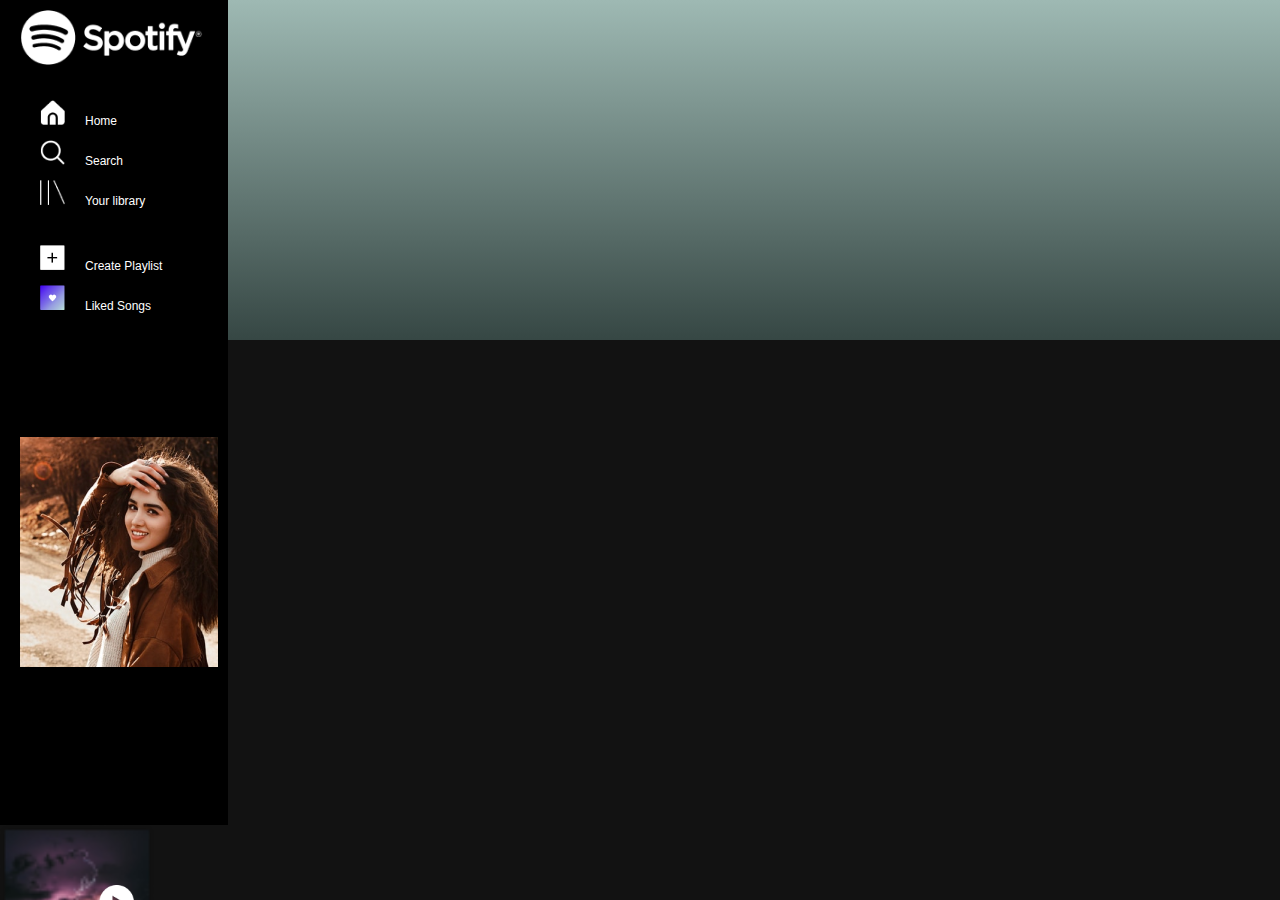
==== Playlist.html @ 418eac55 "spotify clone playlist page added" ====
<!DOCTYPE html>
<html lang="en">
    <head>
        <meta charset="UTF-8" />
        <meta name="viewport" content="width=device-width, initial-scale=1.0" />
        <title>Playlist</title>
        <link
          rel="stylesheet"
          href="https://cdnjs.cloudflare.com/ajax/libs/font-awesome/6.4.2/css/all.min.css"
          integrity="sha512-z3gLpd7yknf1YoNbCzqRKc4qyor8gaKU1qmn+CShxbuBusANI9QpRohGBreCFkKxLhei6S9CQXFEbbKuqLg0DA=="
          crossorigin="anonymous"
          referrerpolicy="no-referrer"
        />
        <link
          href="https://cdn.jsdelivr.net/npm/bootstrap@5.0.2/dist/css/bootstrap.min.css"
          rel="stylesheet"
          integrity="sha384-EVSTQN3/azprG1Anm3QDgpJLIm9Nao0Yz1ztcQTwFspd3yD65VohhpuuCOmLASjC"
          crossorigin="anonymous"
        />
        <link rel="shortcut icon" href="./Assets/logo.png" type="image/x-icon">
        <link rel="stylesheet" href="./style.css" />
        <link rel="preconnect" href="https://fonts.googleapis.com">
    <link rel="preconnect" href="https://fonts.gstatic.com" crossorigin>
    <link href="https://fonts.googleapis.com/css2?family=Nunito+Sans:opsz@6..12&family=Poppins&display=swap" rel="stylesheet">
      </head>
<body>
    <main>
      <!-- sidebar -->
      <section class="sidebar-section" style="width: 15%; flex:0.15;">
        <div class="card logo">
          <a href="#"><img src="./Assets/Spotify logo.png" alt="brand-logo"></a>
        </div>
        <div class="card first-card">
          <div class="card my-card d-flex justify-content-center">
            <a href="#"><img src="./Assets/Home.png" alt="home" class="menu-icons">Home</a>
          </div>
          <div class="card my-card d-flex justify-content-center">
            <a href="#"><img src="./Assets/Search.png" alt="Search" class="menu-icons">Search</a>
          </div>
          <div class="card my-card d-flex justify-content-center">
            <a href="#"><img src="./Assets/Your library.png" alt="Your-library" class="menu-icons">Your library</a>
          </div>
        </div>
        <div class="card second-card">
          <div class="card my-card d-flex justify-content-center">
            <a href="#"><img src="./Assets/plus.png" alt="Create-playlist" class="menu-icons">Create Playlist</a>
          </div>
          <div class="card my-card d-flex justify-content-center">
            <a href="#"><img src="./Assets/purpleheart.png" alt="Liked-Songs" class="menu-icons">Liked Songs</a>
          </div><br><br><br><br><br><br><br><br>
          <img src="./Assets/imgs/album art.png" alt="album art"><br><br><br><br><br>
        </div>
      </section>
      <!-- content -->
      <section class="content-section" style="width: 85%; flex:0.85;" >
        <div class="banner">
          <img src="" alt="">
          <span></span>
        </div>
        <div class="banner-bottom">
          
        </div>
      </section>
      <!-- media player -->
      <section class="media-player-section d-flex justify-content-between align-items-center">
        <div class="player-1 d-flex align-items-center ms-3">
          <div>
            <img src="./Assets/imgs/Rectangle 9.png" alt="playing-img">            
          </div>
          <div class="card-body">
            <h6 class="card-title">Hold On</h6>
            <small class="card-text">Justin Bieber</small>
          </div>
          <div class="d-flex align-items-center justify-content-center">
            <i class="fa-regular fa-heart" style="color: #c6c7c7;"></i>
            <img src="./Assets/pip.png" class="inline-block ms-2" alt="pip">
          </div>
        </div>
        <div class="player-2 d-flex justify-content-center align-items-center flex-column">
          <div class="controls mt-3">
            <img src="./Assets/shuffle.png" style="width: 15px;" alt="shuffle">
            <img src="./Assets/previous.png" alt="previous">
            <img src="./Assets/play_musicbar.png" style="width: 35px;"alt="play_musicbar">
            <img src="./Assets/next.png" alt="next">
            <img src="./Assets/loop.png" style="width: 15px;" alt="loop">
          </div>
          <div class="progress1 d-flex flex-row align-items-center">
            <small class="me-2">2:11</small>
            <div class="progress-bar">
              <div class="progress-value"></div>
            </div>
            <small class="ms-2">2:41</small>
          </div>
        </div>
        <div class="player-3 d-flex align-items-center ms-3">
            <img src="./Assets/list.png" alt="list">            
            <img src="./Assets/idk.png" alt="idk">            
            <img src="./Assets/speaker-white.png" alt="speaker-white">            
            <img src="./Assets/volume-bar.png" style="width: 65px;" alt="volume-bar">            
        </div>
      </section>
    </main>
</body>
</html>
---- style.css ----
:root{
    --white: #fff;
    --black:#000;
    --light-grey:#232323;
    --grey:#121212;
}
*{
    margin: 0px;
    padding: 0px;
}

html, body{
    height: 100%;
    margin: 0px;
    overflow: hidden;
    display: flex;
    flex-direction: column;
    font-family: "Nunito", sans-serif;
    background-color: var(--black);
    color: var(--white);
}
a{
    color: var(--white);
    text-decoration: none;
}
main{
    flex: 1;
    display: flex;
    width:100%;
    padding: 10px;
    overflow: hidden;
    background-color: var(--black);
}
.sidebar-section{
    position: relative;
    width: 20%;
    flex: 0.20;
    overflow-y: auto;
    margin-right: 10px;
    border-radius: 15px;
    padding: 10px;
    /* background-color: chartreuse; */
    background-color: var(--black);
    display: flex;
    flex-direction: column;
}
.logo{
    display: flex;
    justify-content: center;
    position: fixed!important;
    top: 10px !important;;    
    background-color: var(--black);
    height: 70px;
    /* width: 20%; */
    z-index: 1000!important;
}
.logo>a>img{
    height: 55px;
}
.my-card{
    height: 40px;
    background-color: var(--black);
}
.my-card:hover{
    background-color: var(--light-grey);
}
.my-card>a:hover,.third-card>ul>li>a{
    color: var(--white);
}
.my-card>a>img{
    margin-right: 20px;
    margin-left: 20px;
    width: 25px;
    height: 25px;
}
.first-card,.second-card,.third-card,.forth-card{
    margin-top: 25px;
    background-color: var(--black);
    font-size: 12px;
}
.first-card,.songs_catagory{
margin-top: 80px;
}
.third-card>ul>li{
    margin: 10px 0px;
}
.forth-card{
    margin-top: 10px;
    }


::-webkit-scrollbar{
    display: none;
}
.content-section{
    position: relative;
    width:80%;
    flex: 0.80;
    overflow-y: auto;
    border-radius: 15px;
    background-color: var(--grey);
}
.banner{
    width: 100%;
    height: 340px;
    position: fixed;
    top: 0px;
    background-image:linear-gradient(rgb(158, 185, 179), rgb(54, 71, 68));
    /* background-color: aqua; */
}
.banner-bottom{
    
}
.nav-button-left,.nav-button-right{
    width: auto;
    height: 25px;
    display: flex;
    justify-content: space-between;
    box-sizing: border-box;
    position: absolute;
    top: 20px;
}
.nav-button-left>img,.nav-button-right>img{
    margin: 2px 5px ;
}
.nav-button-left{
    left: 10px!important;
}
.nav-button-right{
    border-radius: 20px;
    right: 10px!important;
    background-color: var(--black);
}
.nav-button-left>img:hover,.nav-button-right>img:hover{
    transform: scale(1.1);
}
.songs_catagory,.show_catagory{
 width: 80%;
 margin-left: 40px;
}
.catagory{
    background-color: var(--light-grey)!important;
    height:70px;
    width: 100%;
    display: flex;
    align-items: center;
    flex-direction: row;
}
.catagory>img{
    margin-right: 20px;
    height: 70px;
    width: 70px;
}
.show_catagory{
    margin-top: 20px;
}
.catagory_shows{
    display: flex!important;
    align-content: center!important;
    width: 90%;
    height: 280px!important;
    background-color: var(--light-grey);
}

.card_Pic{
    position: relative;
    display: flex;
    align-items: center;
    justify-content: center;
    width: 100%;
    height: 90%;
}
.card_Pic>img{
    height: 90%!important;
    width: 80%!important;
    border-radius: 10px!important;
}
.show_title{
    width: 100%;
}
.show_title>h6,.show_title>p{
    margin: 20px;
}
.show_title>p{
 font-size: 10px;
 font-weight: 100!important;
}
.play{
    position: absolute;
    bottom: 15px;
    right: 25px;
    /* display:none; */
    width: 40px;
    z-index: 10000;
}

.media-player-section{
    position: fixed;
    bottom: 0px;
    left: 0px;
    width: 100%;
    height: 75px;
    background-color: var(--grey);
    /* box-shadow: 0px 0px 10px white; */
}
.player-1,.player-3{
    height: 80%;
    width: 15%;
    /* background-color: rgb(2, 3, 3); */
}
.player-1>div>img{
    width: 80%;
}
.card-text{
    font-size: small!important;
}
.controls{

}
.controls>img{
    width: 25px;
    margin-right: 25px;
}
.progress1{
margin-top: 3px;
 width: 700px;
 background-color: var(--grey);
}
.progress-bar{
    border-radius: 5px;
    height: 5px;
    width: 600px;
    background-color: var(--light-grey);
}
.progress-value{
    width: 65%;
    border-radius: 5px;
    height: 100%;
    background-color: darkgrey;
}
.player-3{
    margin-right: 15px;
}

.player-3>img{
    margin-right: 10px;
    width: 20px;
}
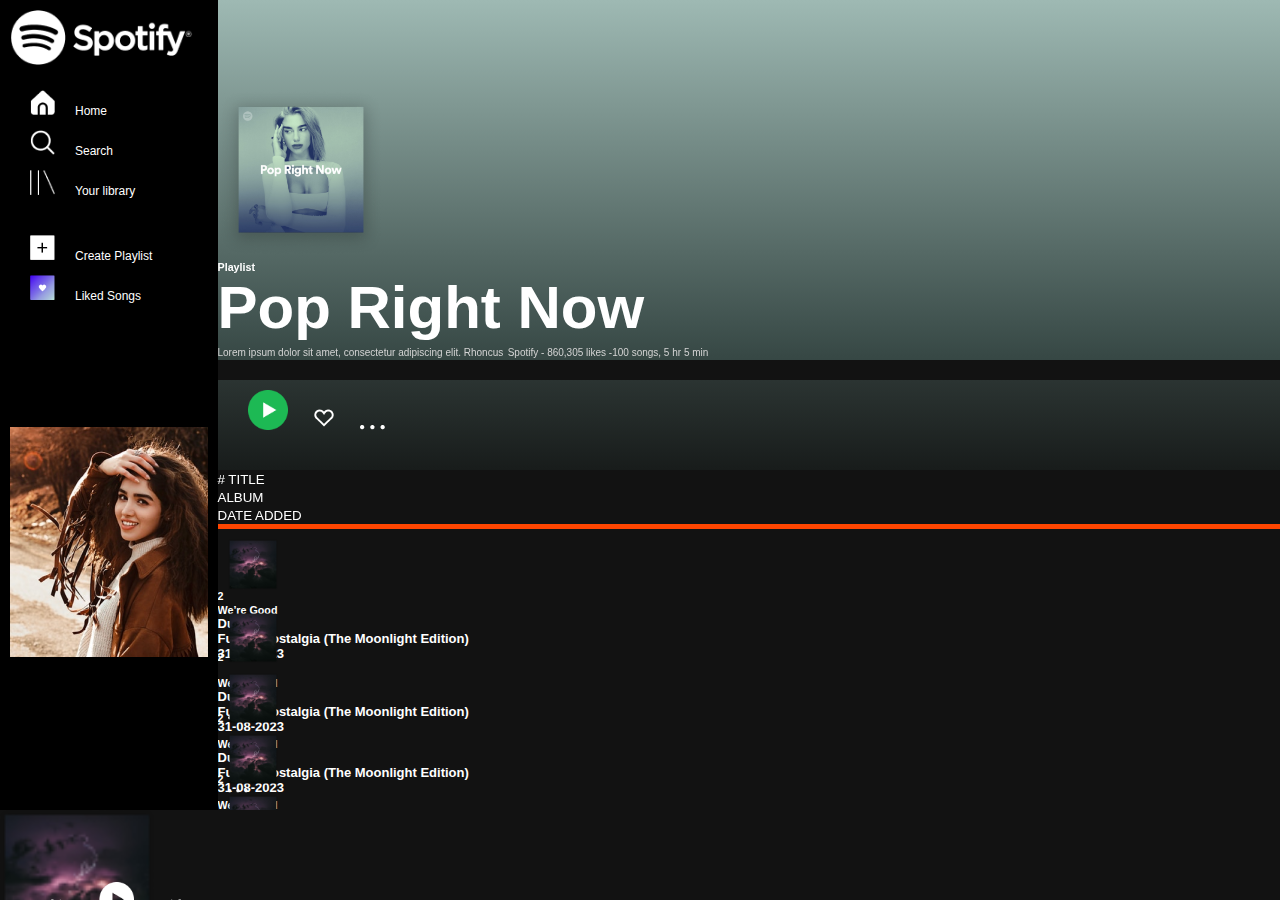
==== commit 9f94e48a: "spotify clone playlist page structure completed" ====
--- a/Playlist.html
+++ b/Playlist.html
@@ -28,14 +28,14 @@
       <!-- sidebar -->
       <section class="sidebar-section" style="width: 15%; flex:0.15;">
         <div class="card logo">
-          <a href="#"><img src="./Assets/Spotify logo.png" alt="brand-logo"></a>
+          <a href="./index.html"><img src="./Assets/Spotify logo.png" alt="brand-logo"></a>
         </div>
         <div class="card first-card">
           <div class="card my-card d-flex justify-content-center">
-            <a href="#"><img src="./Assets/Home.png" alt="home" class="menu-icons">Home</a>
+            <a href="./index.html"><img src="./Assets/Home.png" alt="home" class="menu-icons">Home</a>
           </div>
           <div class="card my-card d-flex justify-content-center">
-            <a href="#"><img src="./Assets/Search.png" alt="Search" class="menu-icons">Search</a>
+            <a href="./index.html"><img src="./Assets/Search.png" alt="Search" class="menu-icons">Search</a>
           </div>
           <div class="card my-card d-flex justify-content-center">
             <a href="#"><img src="./Assets/Your library.png" alt="Your-library" class="menu-icons">Your library</a>
@@ -52,14 +52,380 @@
         </div>
       </section>
       <!-- content -->
-      <section class="content-section" style="width: 85%; flex:0.85;" >
-        <div class="banner">
-          <img src="" alt="">
-          <span></span>
-        </div>
-        <div class="banner-bottom">
-          
-        </div>
+      <section class="content-section-2" style="width: 85%; flex:0.85;" >
+        <div class="playlist-top">
+          <div class="banner">
+            <div class="banner-data d-flex align-items-center">
+            <img src="./Assets/imgs/pop-rn.png" alt="pop-rn" class="banner-img">
+            <div class="d-flex justify-content-center flex-column">
+              <h6>Playlist</h6>
+              <h1 class="banner-title">Pop Right Now</h1>
+              <small class="banner-subtitle">Lorem ipsum dolor sit amet, consectetur adipiscing elit. Rhoncus</small>
+              <small class="banner-subtitle"><span class="fw-bold">Spotify - </span>860,305 likes -100 songs, 5 hr 5 min</small>
+            </div>
+            
+            </div>
+          </div>
+          <div class="banner-bottom d-flex align-items-center">
+            <div class="d-flex justify-content-center align-items-center">
+            <img src="./Assets/play.png" style="width:40px;" alt="play">
+            <img src="./Assets/heart.png"  alt="heart">
+            <img src="./Assets/three-dot.png" alt="three-dot">
+          </div>
+          </div>
+          <div class="head-display d-flex justify-content-between align-items-center px-2">
+            <div><small># TITLE</small></div>
+            <div><small>ALBUM</small></div>
+            <div><small>DATE ADDED</small></div>
+            <div><small> </small></div>
+          </div>
+          <div class="list-view d-flex justify-content-center flex-column">
+            <div class="list-item d-flex justify-content-between align-items-center ms-3">
+              <div class="d-flex justify-content-center align-items-center">
+                <i class="fa-solid fa-play" style="color: #ffffff;"></i>
+                <img src="./Assets/imgs/Rectangle 9.png" alt="playing-img">            
+                <h6 class="card-title fw-bold">We’re Good <br> <small class="card-text fw-light">Dua Lipa</small></h6>
+              </div>
+              <div class="d-flex justify-content-center align-items-center">           
+                <h6><small class="card-text fw-light">Future Nostalgia (The Moonlight Edition)</small></h6>
+              </div>
+              <div class="d-flex justify-content-center align-items-center">           
+                <h6><small class="card-text fw-light">31-08-2023</small></h6>
+              </div>
+              <div class=" duration d-flex justify-content-center align-items-center">       
+                <i class="fa-regular fa-heart" style="color: #ffffff;"></i>    
+                <h6><small class="card-text fw-light">2:45</small></h6> 
+                <img src="./Assets/three-dot.png" style="width: 20px;" alt="">
+              </div>
+            </div>
+            <div class="list-item d-flex justify-content-between align-items-center ms-3">
+              <div class="d-flex justify-content-center align-items-center">
+                <h6>2</h6>
+                <img src="./Assets/imgs/Rectangle 9.png" alt="playing-img">            
+                <h6 class="card-title fw-bold">We’re Good <br> <small class="card-text fw-light">Dua Lipa</small></h6>
+              </div>
+              <div class="d-flex justify-content-center align-items-center">           
+                <h6><small class="card-text fw-light">Future Nostalgia (The Moonlight Edition)</small></h6>
+              </div>
+              <div class="d-flex justify-content-center align-items-center">           
+                <h6><small class="card-text fw-light">31-08-2023</small></h6>
+              </div>
+              <div class=" duration d-flex justify-content-center align-items-center">       
+                <i class="fa-regular fa-heart" style="color: #ffffff;"></i>    
+                <h6><small class="card-text fw-light">2:45</small></h6> 
+                <img src="./Assets/three-dot.png" style="width: 20px;" alt="">
+              </div>
+            </div>
+            <div class="list-item d-flex justify-content-between align-items-center ms-3">
+              <div class="d-flex justify-content-center align-items-center">
+                <h6>2</h6>
+                <img src="./Assets/imgs/Rectangle 9.png" alt="playing-img">            
+                <h6 class="card-title fw-bold">We’re Good <br> <small class="card-text fw-light">Dua Lipa</small></h6>
+              </div>
+              <div class="d-flex justify-content-center align-items-center">           
+                <h6><small class="card-text fw-light">Future Nostalgia (The Moonlight Edition)</small></h6>
+              </div>
+              <div class="d-flex justify-content-center align-items-center">           
+                <h6><small class="card-text fw-light">31-08-2023</small></h6>
+              </div>
+              <div class=" duration d-flex justify-content-center align-items-center">       
+                <i class="fa-regular fa-heart" style="color: #ffffff;"></i>    
+                <h6><small class="card-text fw-light">2:45</small></h6> 
+                <img src="./Assets/three-dot.png" style="width: 20px;" alt="">
+              </div>
+            </div>
+            <div class="list-item d-flex justify-content-between align-items-center ms-3">
+              <div class="d-flex justify-content-center align-items-center">
+                <h6>2</h6>
+                <img src="./Assets/imgs/Rectangle 9.png" alt="playing-img">            
+                <h6 class="card-title fw-bold">We’re Good <br> <small class="card-text fw-light">Dua Lipa</small></h6>
+              </div>
+              <div class="d-flex justify-content-center align-items-center">           
+                <h6><small class="card-text fw-light">Future Nostalgia (The Moonlight Edition)</small></h6>
+              </div>
+              <div class="d-flex justify-content-center align-items-center">           
+                <h6><small class="card-text fw-light">31-08-2023</small></h6>
+              </div>
+              <div class=" duration d-flex justify-content-center align-items-center">       
+                <i class="fa-regular fa-heart" style="color: #ffffff;"></i>    
+                <h6><small class="card-text fw-light">2:45</small></h6> 
+                <img src="./Assets/three-dot.png" style="width: 20px;" alt="">
+              </div>
+            </div>
+            <div class="list-item d-flex justify-content-between align-items-center ms-3">
+              <div class="d-flex justify-content-center align-items-center">
+                <h6>2</h6>
+                <img src="./Assets/imgs/Rectangle 9.png" alt="playing-img">            
+                <h6 class="card-title fw-bold">We’re Good <br> <small class="card-text fw-light">Dua Lipa</small></h6>
+              </div>
+              <div class="d-flex justify-content-center align-items-center">           
+                <h6><small class="card-text fw-light">Future Nostalgia (The Moonlight Edition)</small></h6>
+              </div>
+              <div class="d-flex justify-content-center align-items-center">           
+                <h6><small class="card-text fw-light">31-08-2023</small></h6>
+              </div>
+              <div class=" duration d-flex justify-content-center align-items-center">       
+                <i class="fa-regular fa-heart" style="color: #ffffff;"></i>    
+                <h6><small class="card-text fw-light">2:45</small></h6> 
+                <img src="./Assets/three-dot.png" style="width: 20px;" alt="">
+              </div>
+            </div>
+            <div class="list-item d-flex justify-content-between align-items-center ms-3">
+              <div class="d-flex justify-content-center align-items-center">
+                <h6>2</h6>
+                <img src="./Assets/imgs/Rectangle 9.png" alt="playing-img">            
+                <h6 class="card-title fw-bold">We’re Good <br> <small class="card-text fw-light">Dua Lipa</small></h6>
+              </div>
+              <div class="d-flex justify-content-center align-items-center">           
+                <h6><small class="card-text fw-light">Future Nostalgia (The Moonlight Edition)</small></h6>
+              </div>
+              <div class="d-flex justify-content-center align-items-center">           
+                <h6><small class="card-text fw-light">31-08-2023</small></h6>
+              </div>
+              <div class=" duration d-flex justify-content-center align-items-center">       
+                <i class="fa-regular fa-heart" style="color: #ffffff;"></i>    
+                <h6><small class="card-text fw-light">2:45</small></h6> 
+                <img src="./Assets/three-dot.png" style="width: 20px;" alt="">
+              </div>
+            </div>
+            <div class="list-item d-flex justify-content-between align-items-center ms-3">
+              <div class="d-flex justify-content-center align-items-center">
+                <h6>2</h6>
+                <img src="./Assets/imgs/Rectangle 9.png" alt="playing-img">            
+                <h6 class="card-title fw-bold">We’re Good <br> <small class="card-text fw-light">Dua Lipa</small></h6>
+              </div>
+              <div class="d-flex justify-content-center align-items-center">           
+                <h6><small class="card-text fw-light">Future Nostalgia (The Moonlight Edition)</small></h6>
+              </div>
+              <div class="d-flex justify-content-center align-items-center">           
+                <h6><small class="card-text fw-light">31-08-2023</small></h6>
+              </div>
+              <div class=" duration d-flex justify-content-center align-items-center">       
+                <i class="fa-regular fa-heart" style="color: #ffffff;"></i>    
+                <h6><small class="card-text fw-light">2:45</small></h6> 
+                <img src="./Assets/three-dot.png" style="width: 20px;" alt="">
+              </div>
+            </div>
+            <div class="list-item d-flex justify-content-between align-items-center ms-3">
+              <div class="d-flex justify-content-center align-items-center">
+                <h6>2</h6>
+                <img src="./Assets/imgs/Rectangle 9.png" alt="playing-img">            
+                <h6 class="card-title fw-bold">We’re Good <br> <small class="card-text fw-light">Dua Lipa</small></h6>
+              </div>
+              <div class="d-flex justify-content-center align-items-center">           
+                <h6><small class="card-text fw-light">Future Nostalgia (The Moonlight Edition)</small></h6>
+              </div>
+              <div class="d-flex justify-content-center align-items-center">           
+                <h6><small class="card-text fw-light">31-08-2023</small></h6>
+              </div>
+              <div class=" duration d-flex justify-content-center align-items-center">       
+                <i class="fa-regular fa-heart" style="color: #ffffff;"></i>    
+                <h6><small class="card-text fw-light">2:45</small></h6> 
+                <img src="./Assets/three-dot.png" style="width: 20px;" alt="">
+              </div>
+            </div>
+            <div class="list-item d-flex justify-content-between align-items-center ms-3">
+              <div class="d-flex justify-content-center align-items-center">
+                <h6>2</h6>
+                <img src="./Assets/imgs/Rectangle 9.png" alt="playing-img">            
+                <h6 class="card-title fw-bold">We’re Good <br> <small class="card-text fw-light">Dua Lipa</small></h6>
+              </div>
+              <div class="d-flex justify-content-center align-items-center">           
+                <h6><small class="card-text fw-light">Future Nostalgia (The Moonlight Edition)</small></h6>
+              </div>
+              <div class="d-flex justify-content-center align-items-center">           
+                <h6><small class="card-text fw-light">31-08-2023</small></h6>
+              </div>
+              <div class="duration d-flex justify-content-center align-items-center">       
+                <i class="fa-regular fa-heart" style="color: #ffffff;"></i>    
+                <h6><small class="card-text fw-light">2:45</small></h6> 
+                <img src="./Assets/three-dot.png" style="width: 20px;" alt="">
+              </div>
+            </div>
+            <div class="list-item d-flex justify-content-between align-items-center ms-3">
+              <div class="d-flex justify-content-center align-items-center">
+                <h6>2</h6>
+                <img src="./Assets/imgs/Rectangle 9.png" alt="playing-img">            
+                <h6 class="card-title fw-bold">We’re Good <br> <small class="card-text fw-light">Dua Lipa</small></h6>
+              </div>
+              <div class="d-flex justify-content-center align-items-center">           
+                <h6><small class="card-text fw-light">Future Nostalgia (The Moonlight Edition)</small></h6>
+              </div>
+              <div class="d-flex justify-content-center align-items-center">           
+                <h6><small class="card-text fw-light">31-08-2023</small></h6>
+              </div>
+              <div class=" duration d-flex justify-content-center align-items-center">       
+                <i class="fa-regular fa-heart" style="color: #ffffff;"></i>    
+                <h6><small class="card-text fw-light">2:45</small></h6> 
+                <img src="./Assets/three-dot.png" style="width: 20px;" alt="">
+              </div>
+            </div>
+            <div class="list-item d-flex justify-content-between align-items-center ms-3">
+              <div class="d-flex justify-content-center align-items-center">
+                <h6>2</h6>
+                <img src="./Assets/imgs/Rectangle 9.png" alt="playing-img">            
+                <h6 class="card-title fw-bold">We’re Good <br> <small class="card-text fw-light">Dua Lipa</small></h6>
+              </div>
+              <div class="d-flex justify-content-center align-items-center">           
+                <h6><small class="card-text fw-light">Future Nostalgia (The Moonlight Edition)</small></h6>
+              </div>
+              <div class="d-flex justify-content-center align-items-center">           
+                <h6><small class="card-text fw-light">31-08-2023</small></h6>
+              </div>
+              <div class=" duration d-flex justify-content-center align-items-center">       
+                <i class="fa-regular fa-heart" style="color: #ffffff;"></i>    
+                <h6><small class="card-text fw-light">2:45</small></h6> 
+                <img src="./Assets/three-dot.png" style="width: 20px;" alt="">
+              </div>
+            </div>
+            <div class="list-item d-flex justify-content-between align-items-center ms-3">
+              <div class="d-flex justify-content-center align-items-center">
+                <h6>2</h6>
+                <img src="./Assets/imgs/Rectangle 9.png" alt="playing-img">            
+                <h6 class="card-title fw-bold">We’re Good <br> <small class="card-text fw-light">Dua Lipa</small></h6>
+              </div>
+              <div class="d-flex justify-content-center align-items-center">           
+                <h6><small class="card-text fw-light">Future Nostalgia (The Moonlight Edition)</small></h6>
+              </div>
+              <div class="d-flex justify-content-center align-items-center">           
+                <h6><small class="card-text fw-light">31-08-2023</small></h6>
+              </div>
+              <div class=" duration d-flex justify-content-center align-items-center">       
+                <i class="fa-regular fa-heart" style="color: #ffffff;"></i>    
+                <h6><small class="card-text fw-light">2:45</small></h6> 
+                <img src="./Assets/three-dot.png" style="width: 20px;" alt="">
+              </div>
+            </div>
+            <div class="list-item d-flex justify-content-between align-items-center ms-3">
+              <div class="d-flex justify-content-center align-items-center">
+                <h6>2</h6>
+                <img src="./Assets/imgs/Rectangle 9.png" alt="playing-img">            
+                <h6 class="card-title fw-bold">We’re Good <br> <small class="card-text fw-light">Dua Lipa</small></h6>
+              </div>
+              <div class="d-flex justify-content-center align-items-center">           
+                <h6><small class="card-text fw-light">Future Nostalgia (The Moonlight Edition)</small></h6>
+              </div>
+              <div class="d-flex justify-content-center align-items-center">           
+                <h6><small class="card-text fw-light">31-08-2023</small></h6>
+              </div>
+              <div class=" duration d-flex justify-content-center align-items-center">       
+                <i class="fa-regular fa-heart" style="color: #ffffff;"></i>    
+                <h6><small class="card-text fw-light">2:45</small></h6> 
+                <img src="./Assets/three-dot.png" style="width: 20px;" alt="">
+              </div>
+            </div>
+            <div class="list-item d-flex justify-content-between align-items-center ms-3">
+              <div class="d-flex justify-content-center align-items-center">
+                <h6>2</h6>
+                <img src="./Assets/imgs/Rectangle 9.png" alt="playing-img">            
+                <h6 class="card-title fw-bold">We’re Good <br> <small class="card-text fw-light">Dua Lipa</small></h6>
+              </div>
+              <div class="d-flex justify-content-center align-items-center">           
+                <h6><small class="card-text fw-light">Future Nostalgia (The Moonlight Edition)</small></h6>
+              </div>
+              <div class="d-flex justify-content-center align-items-center">           
+                <h6><small class="card-text fw-light">31-08-2023</small></h6>
+              </div>
+              <div class=" duration d-flex justify-content-center align-items-center">       
+                <i class="fa-regular fa-heart" style="color: #ffffff;"></i>    
+                <h6><small class="card-text fw-light">2:45</small></h6> 
+                <img src="./Assets/three-dot.png" style="width: 20px;" alt="">
+              </div>
+            </div>
+            <div class="list-item d-flex justify-content-between align-items-center ms-3">
+              <div class="d-flex justify-content-center align-items-center">
+                <h6>2</h6>
+                <img src="./Assets/imgs/Rectangle 9.png" alt="playing-img">            
+                <h6 class="card-title fw-bold">We’re Good <br> <small class="card-text fw-light">Dua Lipa</small></h6>
+              </div>
+              <div class="d-flex justify-content-center align-items-center">           
+                <h6><small class="card-text fw-light">Future Nostalgia (The Moonlight Edition)</small></h6>
+              </div>
+              <div class="d-flex justify-content-center align-items-center">           
+                <h6><small class="card-text fw-light">31-08-2023</small></h6>
+              </div>
+              <div class=" duration d-flex justify-content-center align-items-center">       
+                <i class="fa-regular fa-heart" style="color: #ffffff;"></i>    
+                <h6><small class="card-text fw-light">2:45</small></h6> 
+                <img src="./Assets/three-dot.png" style="width: 20px;" alt="">
+              </div>
+            </div>
+            <div class="list-item d-flex justify-content-between align-items-center ms-3">
+              <div class="d-flex justify-content-center align-items-center">
+                <h6>2</h6>
+                <img src="./Assets/imgs/Rectangle 9.png" alt="playing-img">            
+                <h6 class="card-title fw-bold">We’re Good <br> <small class="card-text fw-light">Dua Lipa</small></h6>
+              </div>
+              <div class="d-flex justify-content-center align-items-center">           
+                <h6><small class="card-text fw-light">Future Nostalgia (The Moonlight Edition)</small></h6>
+              </div>
+              <div class="d-flex justify-content-center align-items-center">           
+                <h6><small class="card-text fw-light">31-08-2023</small></h6>
+              </div>
+              <div class=" duration d-flex justify-content-center align-items-center">       
+                <i class="fa-regular fa-heart" style="color: #ffffff;"></i>    
+                <h6><small class="card-text fw-light">2:45</small></h6> 
+                <img src="./Assets/three-dot.png" style="width: 20px;" alt="">
+              </div>
+            </div>
+            <div class="list-item d-flex justify-content-between align-items-center ms-3">
+              <div class="d-flex justify-content-center align-items-center">
+                <h6>2</h6>
+                <img src="./Assets/imgs/Rectangle 9.png" alt="playing-img">            
+                <h6 class="card-title fw-bold">We’re Good <br> <small class="card-text fw-light">Dua Lipa</small></h6>
+              </div>
+              <div class="d-flex justify-content-center align-items-center">           
+                <h6><small class="card-text fw-light">Future Nostalgia (The Moonlight Edition)</small></h6>
+              </div>
+              <div class="d-flex justify-content-center align-items-center">           
+                <h6><small class="card-text fw-light">31-08-2023</small></h6>
+              </div>
+              <div class=" duration d-flex justify-content-center align-items-center">       
+                <i class="fa-regular fa-heart" style="color: #ffffff;"></i>    
+                <h6><small class="card-text fw-light">2:45</small></h6> 
+                <img src="./Assets/three-dot.png" style="width: 20px;" alt="">
+              </div>
+            </div>
+            <div class="list-item d-flex justify-content-between align-items-center ms-3">
+              <div class="d-flex justify-content-center align-items-center">
+                <h6>2</h6>
+                <img src="./Assets/imgs/Rectangle 9.png" alt="playing-img">            
+                <h6 class="card-title fw-bold">We’re Good <br> <small class="card-text fw-light">Dua Lipa</small></h6>
+              </div>
+              <div class="d-flex justify-content-center align-items-center">           
+                <h6><small class="card-text fw-light">Future Nostalgia (The Moonlight Edition)</small></h6>
+              </div>
+              <div class="d-flex justify-content-center align-items-center">           
+                <h6><small class="card-text fw-light">31-08-2023</small></h6>
+              </div>
+              <div class=" duration d-flex justify-content-center align-items-center">       
+                <i class="fa-regular fa-heart" style="color: #ffffff;"></i>    
+                <h6><small class="card-text fw-light">2:45</small></h6> 
+                <img src="./Assets/three-dot.png" style="width: 20px;" alt="">
+              </div>
+            </div>
+            <div class="list-item d-flex justify-content-between align-items-center ms-3">
+              <div class="d-flex justify-content-center align-items-center">
+                <h6>2</h6>
+                <img src="./Assets/imgs/Rectangle 9.png" alt="playing-img">            
+                <h6 class="card-title fw-bold">We’re Good <br> <small class="card-text fw-light">Dua Lipa</small></h6>
+              </div>
+              <div class="d-flex justify-content-center align-items-center">           
+                <h6><small class="card-text fw-light">Future Nostalgia (The Moonlight Edition)</small></h6>
+              </div>
+              <div class="d-flex justify-content-center align-items-center">           
+                <h6><small class="card-text fw-light">31-08-2023</small></h6>
+              </div>
+              <div class=" duration d-flex justify-content-center align-items-center">       
+                <i class="fa-regular fa-heart" style="color: #ffffff;"></i>    
+                <h6><small class="card-text fw-light">2:45</small></h6> 
+                <img src="./Assets/three-dot.png" style="width: 20px;" alt="">
+              </div>
+            </div>
+            
+          </div>
+        </div>
+
       </section>
       <!-- media player -->
       <section class="media-player-section d-flex justify-content-between align-items-center">
--- a/style.css
+++ b/style.css
@@ -26,8 +26,7 @@
 main{
     flex: 1;
     display: flex;
-    width:100%;
-    padding: 10px;
+    width:100vw;
     overflow: hidden;
     background-color: var(--black);
 }
@@ -39,7 +38,6 @@
     margin-right: 10px;
     border-radius: 15px;
     padding: 10px;
-    /* background-color: chartreuse; */
     background-color: var(--black);
     display: flex;
     flex-direction: column;
@@ -51,7 +49,6 @@
     top: 10px !important;;    
     background-color: var(--black);
     height: 70px;
-    /* width: 20%; */
     z-index: 1000!important;
 }
 .logo>a>img{
@@ -92,28 +89,88 @@
 ::-webkit-scrollbar{
     display: none;
 }
-.content-section{
+.content-section-1{
     position: relative;
     width:80%;
     flex: 0.80;
     overflow-y: auto;
-    border-radius: 15px;
     background-color: var(--grey);
 }
-.banner{
-    width: 100%;
-    height: 340px;
+.content-section-2{
+    position: relative;
+    width:85%;
+    height: 100vh;
+    flex: 0.85;
+    background-color: var(--grey);
+}
+.list-view{
+    border-top:5px solid orangered;
+    overflow-y: scroll!important;
+    height: 40vh;
+    width:83%;
+    background-color: var(--grey);
+    /* background-color: aqua; */
+}
+.list-item{
+    border-bottom: 1px solid var(--grey);
+    height:60px;
+}
+.list-item>div>img{
+    width: 50px;
+    margin: 10px;
+}
+.duration>h6{
+    margin: 15px;
+}
+
+.playlist-top{
     position: fixed;
     top: 0px;
+    width: 100%;
+
+}
+.banner{
+    position: relative;
+    width: 100%;
+    height: 40vh;
     background-image:linear-gradient(rgb(158, 185, 179), rgb(54, 71, 68));
-    /* background-color: aqua; */
+}
+.banner-data{
+    width: 100%;
+    position: absolute;
+    bottom: 0px;
+    left: 0px;
+}
+.banner-img{
+    width: 13%;
+}
+.banner-title{
+    font-size: 60px;
+    font-weight: 600;
+}
+.banner-subtitle{
+    font-size: 10px;
+    color: lightgray;
 }
 .banner-bottom{
-    
+    height: 10vh;
+    width: 100%;
+    background-image:linear-gradient(rgb(43, 52, 50), rgb(24, 28, 27));
+}
+.banner-bottom>div>img{
+    margin: 10px!important;
+}
+.banner-bottom>div{
+    margin: 20px;
+}
+
+.head-display{
+    width:80%;
+    flex: 0.80;
 }
 .nav-button-left,.nav-button-right{
     width: auto;
-    height: 25px;
+    height: 5vh;
     display: flex;
     justify-content: space-between;
     box-sizing: border-box;
@@ -189,9 +246,13 @@
     position: absolute;
     bottom: 15px;
     right: 25px;
-    /* display:none; */
+    display:none;
     width: 40px;
     z-index: 10000;
+}
+
+.catagory_shows:hover .play{
+    display: block;
 }
 
 .media-player-section{
@@ -199,14 +260,12 @@
     bottom: 0px;
     left: 0px;
     width: 100%;
-    height: 75px;
+    height: 10vh;
     background-color: var(--grey);
-    /* box-shadow: 0px 0px 10px white; */
 }
 .player-1,.player-3{
     height: 80%;
     width: 15%;
-    /* background-color: rgb(2, 3, 3); */
 }
 .player-1>div>img{
     width: 80%;
@@ -246,3 +305,7 @@
     margin-right: 10px;
     width: 20px;
 }
+ @media screen and (min-width:768px{
+    
+    
+ }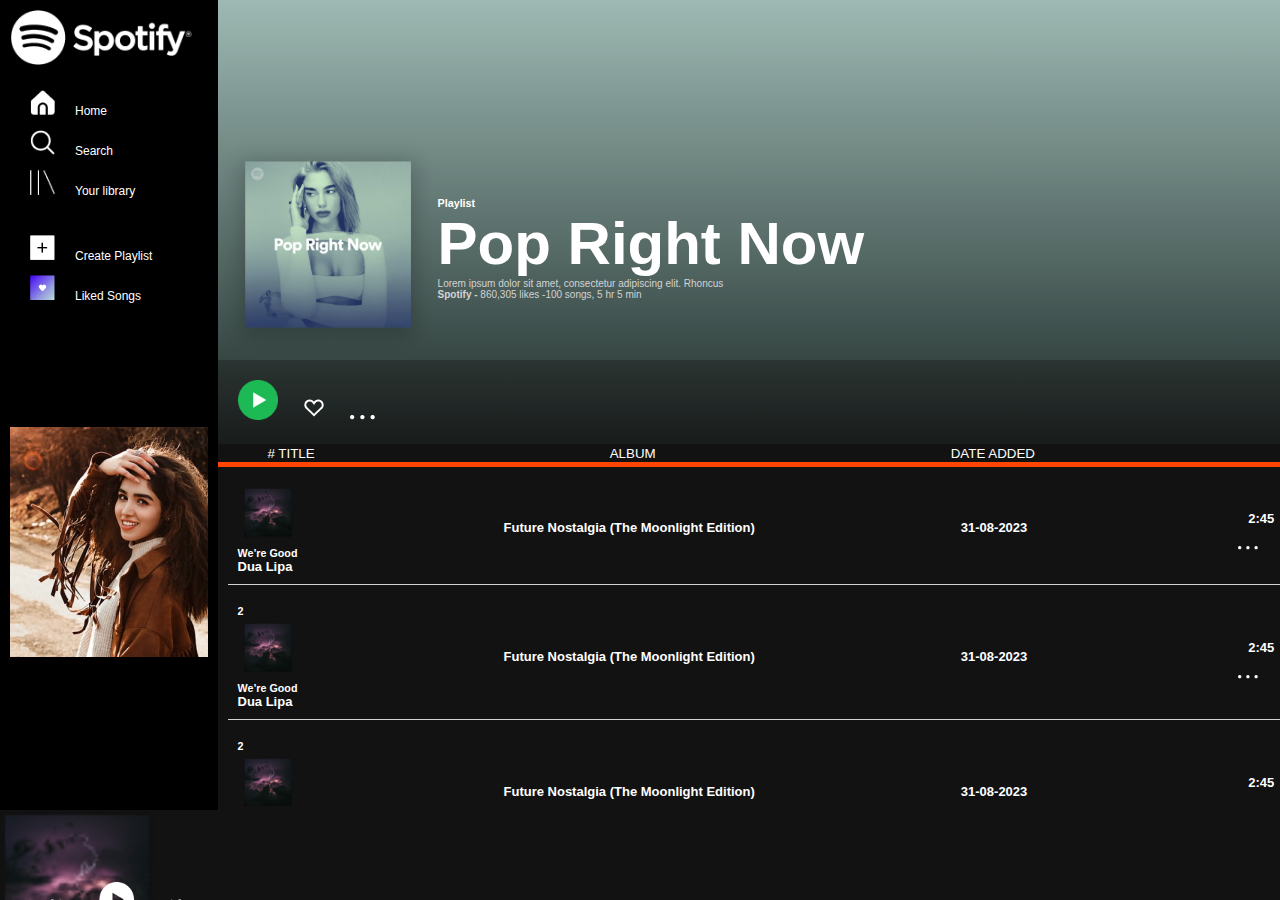
==== commit 787acf95: "Spotify clone bug fixes" ====
--- a/Playlist.html
+++ b/Playlist.html
@@ -38,7 +38,7 @@
             <a href="./index.html"><img src="./Assets/Search.png" alt="Search" class="menu-icons">Search</a>
           </div>
           <div class="card my-card d-flex justify-content-center">
-            <a href="#"><img src="./Assets/Your library.png" alt="Your-library" class="menu-icons">Your library</a>
+            <a href="./Playlist.html"><img src="./Assets/Your library.png" alt="Your-library" class="menu-icons">Your library</a>
           </div>
         </div>
         <div class="card second-card">
@@ -52,35 +52,33 @@
         </div>
       </section>
       <!-- content -->
-      <section class="content-section-2" style="width: 85%; flex:0.85;" >
-        <div class="playlist-top">
+      <section class="content-section-2">
           <div class="banner">
-            <div class="banner-data d-flex align-items-center">
-            <img src="./Assets/imgs/pop-rn.png" alt="pop-rn" class="banner-img">
-            <div class="d-flex justify-content-center flex-column">
-              <h6>Playlist</h6>
-              <h1 class="banner-title">Pop Right Now</h1>
-              <small class="banner-subtitle">Lorem ipsum dolor sit amet, consectetur adipiscing elit. Rhoncus</small>
-              <small class="banner-subtitle"><span class="fw-bold">Spotify - </span>860,305 likes -100 songs, 5 hr 5 min</small>
-            </div>
-            
-            </div>
-          </div>
-          <div class="banner-bottom d-flex align-items-center">
+            <div class="banner-data">
+              <img src="./Assets/imgs/pop-rn.png" alt="pop-rn">
+              <div class="banner-data-info">
+                <h6>Playlist</h6>
+                <h1>Pop Right Now</h1>
+                <small>Lorem ipsum dolor sit amet, consectetur adipiscing elit. Rhoncus</small>
+                <small><b>Spotify - </b>860,305 likes -100 songs, 5 hr 5 min</small>
+              </div>
+            </div>
+          </div>
+          <div class="banner-bottom">
             <div class="d-flex justify-content-center align-items-center">
             <img src="./Assets/play.png" style="width:40px;" alt="play">
             <img src="./Assets/heart.png"  alt="heart">
             <img src="./Assets/three-dot.png" alt="three-dot">
           </div>
           </div>
-          <div class="head-display d-flex justify-content-between align-items-center px-2">
+          <div class="head-display">
             <div><small># TITLE</small></div>
             <div><small>ALBUM</small></div>
             <div><small>DATE ADDED</small></div>
             <div><small> </small></div>
           </div>
-          <div class="list-view d-flex justify-content-center flex-column">
-            <div class="list-item d-flex justify-content-between align-items-center ms-3">
+          <div class="list-view">
+            <div class="list-item ">
               <div class="d-flex justify-content-center align-items-center">
                 <i class="fa-solid fa-play" style="color: #ffffff;"></i>
                 <img src="./Assets/imgs/Rectangle 9.png" alt="playing-img">            
@@ -98,133 +96,133 @@
                 <img src="./Assets/three-dot.png" style="width: 20px;" alt="">
               </div>
             </div>
-            <div class="list-item d-flex justify-content-between align-items-center ms-3">
-              <div class="d-flex justify-content-center align-items-center">
-                <h6>2</h6>
-                <img src="./Assets/imgs/Rectangle 9.png" alt="playing-img">            
-                <h6 class="card-title fw-bold">We’re Good <br> <small class="card-text fw-light">Dua Lipa</small></h6>
-              </div>
-              <div class="d-flex justify-content-center align-items-center">           
-                <h6><small class="card-text fw-light">Future Nostalgia (The Moonlight Edition)</small></h6>
-              </div>
-              <div class="d-flex justify-content-center align-items-center">           
-                <h6><small class="card-text fw-light">31-08-2023</small></h6>
-              </div>
-              <div class=" duration d-flex justify-content-center align-items-center">       
-                <i class="fa-regular fa-heart" style="color: #ffffff;"></i>    
-                <h6><small class="card-text fw-light">2:45</small></h6> 
-                <img src="./Assets/three-dot.png" style="width: 20px;" alt="">
-              </div>
-            </div>
-            <div class="list-item d-flex justify-content-between align-items-center ms-3">
-              <div class="d-flex justify-content-center align-items-center">
-                <h6>2</h6>
-                <img src="./Assets/imgs/Rectangle 9.png" alt="playing-img">            
-                <h6 class="card-title fw-bold">We’re Good <br> <small class="card-text fw-light">Dua Lipa</small></h6>
-              </div>
-              <div class="d-flex justify-content-center align-items-center">           
-                <h6><small class="card-text fw-light">Future Nostalgia (The Moonlight Edition)</small></h6>
-              </div>
-              <div class="d-flex justify-content-center align-items-center">           
-                <h6><small class="card-text fw-light">31-08-2023</small></h6>
-              </div>
-              <div class=" duration d-flex justify-content-center align-items-center">       
-                <i class="fa-regular fa-heart" style="color: #ffffff;"></i>    
-                <h6><small class="card-text fw-light">2:45</small></h6> 
-                <img src="./Assets/three-dot.png" style="width: 20px;" alt="">
-              </div>
-            </div>
-            <div class="list-item d-flex justify-content-between align-items-center ms-3">
-              <div class="d-flex justify-content-center align-items-center">
-                <h6>2</h6>
-                <img src="./Assets/imgs/Rectangle 9.png" alt="playing-img">            
-                <h6 class="card-title fw-bold">We’re Good <br> <small class="card-text fw-light">Dua Lipa</small></h6>
-              </div>
-              <div class="d-flex justify-content-center align-items-center">           
-                <h6><small class="card-text fw-light">Future Nostalgia (The Moonlight Edition)</small></h6>
-              </div>
-              <div class="d-flex justify-content-center align-items-center">           
-                <h6><small class="card-text fw-light">31-08-2023</small></h6>
-              </div>
-              <div class=" duration d-flex justify-content-center align-items-center">       
-                <i class="fa-regular fa-heart" style="color: #ffffff;"></i>    
-                <h6><small class="card-text fw-light">2:45</small></h6> 
-                <img src="./Assets/three-dot.png" style="width: 20px;" alt="">
-              </div>
-            </div>
-            <div class="list-item d-flex justify-content-between align-items-center ms-3">
-              <div class="d-flex justify-content-center align-items-center">
-                <h6>2</h6>
-                <img src="./Assets/imgs/Rectangle 9.png" alt="playing-img">            
-                <h6 class="card-title fw-bold">We’re Good <br> <small class="card-text fw-light">Dua Lipa</small></h6>
-              </div>
-              <div class="d-flex justify-content-center align-items-center">           
-                <h6><small class="card-text fw-light">Future Nostalgia (The Moonlight Edition)</small></h6>
-              </div>
-              <div class="d-flex justify-content-center align-items-center">           
-                <h6><small class="card-text fw-light">31-08-2023</small></h6>
-              </div>
-              <div class=" duration d-flex justify-content-center align-items-center">       
-                <i class="fa-regular fa-heart" style="color: #ffffff;"></i>    
-                <h6><small class="card-text fw-light">2:45</small></h6> 
-                <img src="./Assets/three-dot.png" style="width: 20px;" alt="">
-              </div>
-            </div>
-            <div class="list-item d-flex justify-content-between align-items-center ms-3">
-              <div class="d-flex justify-content-center align-items-center">
-                <h6>2</h6>
-                <img src="./Assets/imgs/Rectangle 9.png" alt="playing-img">            
-                <h6 class="card-title fw-bold">We’re Good <br> <small class="card-text fw-light">Dua Lipa</small></h6>
-              </div>
-              <div class="d-flex justify-content-center align-items-center">           
-                <h6><small class="card-text fw-light">Future Nostalgia (The Moonlight Edition)</small></h6>
-              </div>
-              <div class="d-flex justify-content-center align-items-center">           
-                <h6><small class="card-text fw-light">31-08-2023</small></h6>
-              </div>
-              <div class=" duration d-flex justify-content-center align-items-center">       
-                <i class="fa-regular fa-heart" style="color: #ffffff;"></i>    
-                <h6><small class="card-text fw-light">2:45</small></h6> 
-                <img src="./Assets/three-dot.png" style="width: 20px;" alt="">
-              </div>
-            </div>
-            <div class="list-item d-flex justify-content-between align-items-center ms-3">
-              <div class="d-flex justify-content-center align-items-center">
-                <h6>2</h6>
-                <img src="./Assets/imgs/Rectangle 9.png" alt="playing-img">            
-                <h6 class="card-title fw-bold">We’re Good <br> <small class="card-text fw-light">Dua Lipa</small></h6>
-              </div>
-              <div class="d-flex justify-content-center align-items-center">           
-                <h6><small class="card-text fw-light">Future Nostalgia (The Moonlight Edition)</small></h6>
-              </div>
-              <div class="d-flex justify-content-center align-items-center">           
-                <h6><small class="card-text fw-light">31-08-2023</small></h6>
-              </div>
-              <div class=" duration d-flex justify-content-center align-items-center">       
-                <i class="fa-regular fa-heart" style="color: #ffffff;"></i>    
-                <h6><small class="card-text fw-light">2:45</small></h6> 
-                <img src="./Assets/three-dot.png" style="width: 20px;" alt="">
-              </div>
-            </div>
-            <div class="list-item d-flex justify-content-between align-items-center ms-3">
-              <div class="d-flex justify-content-center align-items-center">
-                <h6>2</h6>
-                <img src="./Assets/imgs/Rectangle 9.png" alt="playing-img">            
-                <h6 class="card-title fw-bold">We’re Good <br> <small class="card-text fw-light">Dua Lipa</small></h6>
-              </div>
-              <div class="d-flex justify-content-center align-items-center">           
-                <h6><small class="card-text fw-light">Future Nostalgia (The Moonlight Edition)</small></h6>
-              </div>
-              <div class="d-flex justify-content-center align-items-center">           
-                <h6><small class="card-text fw-light">31-08-2023</small></h6>
-              </div>
-              <div class=" duration d-flex justify-content-center align-items-center">       
-                <i class="fa-regular fa-heart" style="color: #ffffff;"></i>    
-                <h6><small class="card-text fw-light">2:45</small></h6> 
-                <img src="./Assets/three-dot.png" style="width: 20px;" alt="">
-              </div>
-            </div>
-            <div class="list-item d-flex justify-content-between align-items-center ms-3">
+            <div class="list-item ">
+              <div class="d-flex justify-content-center align-items-center">
+                <h6>2</h6>
+                <img src="./Assets/imgs/Rectangle 9.png" alt="playing-img">            
+                <h6 class="card-title fw-bold">We’re Good <br> <small class="card-text fw-light">Dua Lipa</small></h6>
+              </div>
+              <div class="d-flex justify-content-center align-items-center">           
+                <h6><small class="card-text fw-light">Future Nostalgia (The Moonlight Edition)</small></h6>
+              </div>
+              <div class="d-flex justify-content-center align-items-center">           
+                <h6><small class="card-text fw-light">31-08-2023</small></h6>
+              </div>
+              <div class=" duration d-flex justify-content-center align-items-center">       
+                <i class="fa-regular fa-heart" style="color: #ffffff;"></i>    
+                <h6><small class="card-text fw-light">2:45</small></h6> 
+                <img src="./Assets/three-dot.png" style="width: 20px;" alt="">
+              </div>
+            </div>
+            <div class="list-item ">
+              <div class="d-flex justify-content-center align-items-center">
+                <h6>2</h6>
+                <img src="./Assets/imgs/Rectangle 9.png" alt="playing-img">            
+                <h6 class="card-title fw-bold">We’re Good <br> <small class="card-text fw-light">Dua Lipa</small></h6>
+              </div>
+              <div class="d-flex justify-content-center align-items-center">           
+                <h6><small class="card-text fw-light">Future Nostalgia (The Moonlight Edition)</small></h6>
+              </div>
+              <div class="d-flex justify-content-center align-items-center">           
+                <h6><small class="card-text fw-light">31-08-2023</small></h6>
+              </div>
+              <div class=" duration d-flex justify-content-center align-items-center">       
+                <i class="fa-regular fa-heart" style="color: #ffffff;"></i>    
+                <h6><small class="card-text fw-light">2:45</small></h6> 
+                <img src="./Assets/three-dot.png" style="width: 20px;" alt="">
+              </div>
+            </div>
+            <div class="list-item ">
+              <div class="d-flex justify-content-center align-items-center">
+                <h6>2</h6>
+                <img src="./Assets/imgs/Rectangle 9.png" alt="playing-img">            
+                <h6 class="card-title fw-bold">We’re Good <br> <small class="card-text fw-light">Dua Lipa</small></h6>
+              </div>
+              <div class="d-flex justify-content-center align-items-center">           
+                <h6><small class="card-text fw-light">Future Nostalgia (The Moonlight Edition)</small></h6>
+              </div>
+              <div class="d-flex justify-content-center align-items-center">           
+                <h6><small class="card-text fw-light">31-08-2023</small></h6>
+              </div>
+              <div class=" duration d-flex justify-content-center align-items-center">       
+                <i class="fa-regular fa-heart" style="color: #ffffff;"></i>    
+                <h6><small class="card-text fw-light">2:45</small></h6> 
+                <img src="./Assets/three-dot.png" style="width: 20px;" alt="">
+              </div>
+            </div>
+            <div class="list-item ">
+              <div class="d-flex justify-content-center align-items-center">
+                <h6>2</h6>
+                <img src="./Assets/imgs/Rectangle 9.png" alt="playing-img">            
+                <h6 class="card-title fw-bold">We’re Good <br> <small class="card-text fw-light">Dua Lipa</small></h6>
+              </div>
+              <div class="d-flex justify-content-center align-items-center">           
+                <h6><small class="card-text fw-light">Future Nostalgia (The Moonlight Edition)</small></h6>
+              </div>
+              <div class="d-flex justify-content-center align-items-center">           
+                <h6><small class="card-text fw-light">31-08-2023</small></h6>
+              </div>
+              <div class=" duration d-flex justify-content-center align-items-center">       
+                <i class="fa-regular fa-heart" style="color: #ffffff;"></i>    
+                <h6><small class="card-text fw-light">2:45</small></h6> 
+                <img src="./Assets/three-dot.png" style="width: 20px;" alt="">
+              </div>
+            </div>
+            <div class="list-item ">
+              <div class="d-flex justify-content-center align-items-center">
+                <h6>2</h6>
+                <img src="./Assets/imgs/Rectangle 9.png" alt="playing-img">            
+                <h6 class="card-title fw-bold">We’re Good <br> <small class="card-text fw-light">Dua Lipa</small></h6>
+              </div>
+              <div class="d-flex justify-content-center align-items-center">           
+                <h6><small class="card-text fw-light">Future Nostalgia (The Moonlight Edition)</small></h6>
+              </div>
+              <div class="d-flex justify-content-center align-items-center">           
+                <h6><small class="card-text fw-light">31-08-2023</small></h6>
+              </div>
+              <div class=" duration d-flex justify-content-center align-items-center">       
+                <i class="fa-regular fa-heart" style="color: #ffffff;"></i>    
+                <h6><small class="card-text fw-light">2:45</small></h6> 
+                <img src="./Assets/three-dot.png" style="width: 20px;" alt="">
+              </div>
+            </div>
+            <div class="list-item ">
+              <div class="d-flex justify-content-center align-items-center">
+                <h6>2</h6>
+                <img src="./Assets/imgs/Rectangle 9.png" alt="playing-img">            
+                <h6 class="card-title fw-bold">We’re Good <br> <small class="card-text fw-light">Dua Lipa</small></h6>
+              </div>
+              <div class="d-flex justify-content-center align-items-center">           
+                <h6><small class="card-text fw-light">Future Nostalgia (The Moonlight Edition)</small></h6>
+              </div>
+              <div class="d-flex justify-content-center align-items-center">           
+                <h6><small class="card-text fw-light">31-08-2023</small></h6>
+              </div>
+              <div class=" duration d-flex justify-content-center align-items-center">       
+                <i class="fa-regular fa-heart" style="color: #ffffff;"></i>    
+                <h6><small class="card-text fw-light">2:45</small></h6> 
+                <img src="./Assets/three-dot.png" style="width: 20px;" alt="">
+              </div>
+            </div>
+            <div class="list-item ">
+              <div class="d-flex justify-content-center align-items-center">
+                <h6>2</h6>
+                <img src="./Assets/imgs/Rectangle 9.png" alt="playing-img">            
+                <h6 class="card-title fw-bold">We’re Good <br> <small class="card-text fw-light">Dua Lipa</small></h6>
+              </div>
+              <div class="d-flex justify-content-center align-items-center">           
+                <h6><small class="card-text fw-light">Future Nostalgia (The Moonlight Edition)</small></h6>
+              </div>
+              <div class="d-flex justify-content-center align-items-center">           
+                <h6><small class="card-text fw-light">31-08-2023</small></h6>
+              </div>
+              <div class=" duration d-flex justify-content-center align-items-center">       
+                <i class="fa-regular fa-heart" style="color: #ffffff;"></i>    
+                <h6><small class="card-text fw-light">2:45</small></h6> 
+                <img src="./Assets/three-dot.png" style="width: 20px;" alt="">
+              </div>
+            </div>
+            <div class="list-item ">
               <div class="d-flex justify-content-center align-items-center">
                 <h6>2</h6>
                 <img src="./Assets/imgs/Rectangle 9.png" alt="playing-img">            
@@ -242,190 +240,187 @@
                 <img src="./Assets/three-dot.png" style="width: 20px;" alt="">
               </div>
             </div>
-            <div class="list-item d-flex justify-content-between align-items-center ms-3">
-              <div class="d-flex justify-content-center align-items-center">
-                <h6>2</h6>
-                <img src="./Assets/imgs/Rectangle 9.png" alt="playing-img">            
-                <h6 class="card-title fw-bold">We’re Good <br> <small class="card-text fw-light">Dua Lipa</small></h6>
-              </div>
-              <div class="d-flex justify-content-center align-items-center">           
-                <h6><small class="card-text fw-light">Future Nostalgia (The Moonlight Edition)</small></h6>
-              </div>
-              <div class="d-flex justify-content-center align-items-center">           
-                <h6><small class="card-text fw-light">31-08-2023</small></h6>
-              </div>
-              <div class=" duration d-flex justify-content-center align-items-center">       
-                <i class="fa-regular fa-heart" style="color: #ffffff;"></i>    
-                <h6><small class="card-text fw-light">2:45</small></h6> 
-                <img src="./Assets/three-dot.png" style="width: 20px;" alt="">
-              </div>
-            </div>
-            <div class="list-item d-flex justify-content-between align-items-center ms-3">
-              <div class="d-flex justify-content-center align-items-center">
-                <h6>2</h6>
-                <img src="./Assets/imgs/Rectangle 9.png" alt="playing-img">            
-                <h6 class="card-title fw-bold">We’re Good <br> <small class="card-text fw-light">Dua Lipa</small></h6>
-              </div>
-              <div class="d-flex justify-content-center align-items-center">           
-                <h6><small class="card-text fw-light">Future Nostalgia (The Moonlight Edition)</small></h6>
-              </div>
-              <div class="d-flex justify-content-center align-items-center">           
-                <h6><small class="card-text fw-light">31-08-2023</small></h6>
-              </div>
-              <div class=" duration d-flex justify-content-center align-items-center">       
-                <i class="fa-regular fa-heart" style="color: #ffffff;"></i>    
-                <h6><small class="card-text fw-light">2:45</small></h6> 
-                <img src="./Assets/three-dot.png" style="width: 20px;" alt="">
-              </div>
-            </div>
-            <div class="list-item d-flex justify-content-between align-items-center ms-3">
-              <div class="d-flex justify-content-center align-items-center">
-                <h6>2</h6>
-                <img src="./Assets/imgs/Rectangle 9.png" alt="playing-img">            
-                <h6 class="card-title fw-bold">We’re Good <br> <small class="card-text fw-light">Dua Lipa</small></h6>
-              </div>
-              <div class="d-flex justify-content-center align-items-center">           
-                <h6><small class="card-text fw-light">Future Nostalgia (The Moonlight Edition)</small></h6>
-              </div>
-              <div class="d-flex justify-content-center align-items-center">           
-                <h6><small class="card-text fw-light">31-08-2023</small></h6>
-              </div>
-              <div class=" duration d-flex justify-content-center align-items-center">       
-                <i class="fa-regular fa-heart" style="color: #ffffff;"></i>    
-                <h6><small class="card-text fw-light">2:45</small></h6> 
-                <img src="./Assets/three-dot.png" style="width: 20px;" alt="">
-              </div>
-            </div>
-            <div class="list-item d-flex justify-content-between align-items-center ms-3">
-              <div class="d-flex justify-content-center align-items-center">
-                <h6>2</h6>
-                <img src="./Assets/imgs/Rectangle 9.png" alt="playing-img">            
-                <h6 class="card-title fw-bold">We’re Good <br> <small class="card-text fw-light">Dua Lipa</small></h6>
-              </div>
-              <div class="d-flex justify-content-center align-items-center">           
-                <h6><small class="card-text fw-light">Future Nostalgia (The Moonlight Edition)</small></h6>
-              </div>
-              <div class="d-flex justify-content-center align-items-center">           
-                <h6><small class="card-text fw-light">31-08-2023</small></h6>
-              </div>
-              <div class=" duration d-flex justify-content-center align-items-center">       
-                <i class="fa-regular fa-heart" style="color: #ffffff;"></i>    
-                <h6><small class="card-text fw-light">2:45</small></h6> 
-                <img src="./Assets/three-dot.png" style="width: 20px;" alt="">
-              </div>
-            </div>
-            <div class="list-item d-flex justify-content-between align-items-center ms-3">
-              <div class="d-flex justify-content-center align-items-center">
-                <h6>2</h6>
-                <img src="./Assets/imgs/Rectangle 9.png" alt="playing-img">            
-                <h6 class="card-title fw-bold">We’re Good <br> <small class="card-text fw-light">Dua Lipa</small></h6>
-              </div>
-              <div class="d-flex justify-content-center align-items-center">           
-                <h6><small class="card-text fw-light">Future Nostalgia (The Moonlight Edition)</small></h6>
-              </div>
-              <div class="d-flex justify-content-center align-items-center">           
-                <h6><small class="card-text fw-light">31-08-2023</small></h6>
-              </div>
-              <div class=" duration d-flex justify-content-center align-items-center">       
-                <i class="fa-regular fa-heart" style="color: #ffffff;"></i>    
-                <h6><small class="card-text fw-light">2:45</small></h6> 
-                <img src="./Assets/three-dot.png" style="width: 20px;" alt="">
-              </div>
-            </div>
-            <div class="list-item d-flex justify-content-between align-items-center ms-3">
-              <div class="d-flex justify-content-center align-items-center">
-                <h6>2</h6>
-                <img src="./Assets/imgs/Rectangle 9.png" alt="playing-img">            
-                <h6 class="card-title fw-bold">We’re Good <br> <small class="card-text fw-light">Dua Lipa</small></h6>
-              </div>
-              <div class="d-flex justify-content-center align-items-center">           
-                <h6><small class="card-text fw-light">Future Nostalgia (The Moonlight Edition)</small></h6>
-              </div>
-              <div class="d-flex justify-content-center align-items-center">           
-                <h6><small class="card-text fw-light">31-08-2023</small></h6>
-              </div>
-              <div class=" duration d-flex justify-content-center align-items-center">       
-                <i class="fa-regular fa-heart" style="color: #ffffff;"></i>    
-                <h6><small class="card-text fw-light">2:45</small></h6> 
-                <img src="./Assets/three-dot.png" style="width: 20px;" alt="">
-              </div>
-            </div>
-            <div class="list-item d-flex justify-content-between align-items-center ms-3">
-              <div class="d-flex justify-content-center align-items-center">
-                <h6>2</h6>
-                <img src="./Assets/imgs/Rectangle 9.png" alt="playing-img">            
-                <h6 class="card-title fw-bold">We’re Good <br> <small class="card-text fw-light">Dua Lipa</small></h6>
-              </div>
-              <div class="d-flex justify-content-center align-items-center">           
-                <h6><small class="card-text fw-light">Future Nostalgia (The Moonlight Edition)</small></h6>
-              </div>
-              <div class="d-flex justify-content-center align-items-center">           
-                <h6><small class="card-text fw-light">31-08-2023</small></h6>
-              </div>
-              <div class=" duration d-flex justify-content-center align-items-center">       
-                <i class="fa-regular fa-heart" style="color: #ffffff;"></i>    
-                <h6><small class="card-text fw-light">2:45</small></h6> 
-                <img src="./Assets/three-dot.png" style="width: 20px;" alt="">
-              </div>
-            </div>
-            <div class="list-item d-flex justify-content-between align-items-center ms-3">
-              <div class="d-flex justify-content-center align-items-center">
-                <h6>2</h6>
-                <img src="./Assets/imgs/Rectangle 9.png" alt="playing-img">            
-                <h6 class="card-title fw-bold">We’re Good <br> <small class="card-text fw-light">Dua Lipa</small></h6>
-              </div>
-              <div class="d-flex justify-content-center align-items-center">           
-                <h6><small class="card-text fw-light">Future Nostalgia (The Moonlight Edition)</small></h6>
-              </div>
-              <div class="d-flex justify-content-center align-items-center">           
-                <h6><small class="card-text fw-light">31-08-2023</small></h6>
-              </div>
-              <div class=" duration d-flex justify-content-center align-items-center">       
-                <i class="fa-regular fa-heart" style="color: #ffffff;"></i>    
-                <h6><small class="card-text fw-light">2:45</small></h6> 
-                <img src="./Assets/three-dot.png" style="width: 20px;" alt="">
-              </div>
-            </div>
-            <div class="list-item d-flex justify-content-between align-items-center ms-3">
-              <div class="d-flex justify-content-center align-items-center">
-                <h6>2</h6>
-                <img src="./Assets/imgs/Rectangle 9.png" alt="playing-img">            
-                <h6 class="card-title fw-bold">We’re Good <br> <small class="card-text fw-light">Dua Lipa</small></h6>
-              </div>
-              <div class="d-flex justify-content-center align-items-center">           
-                <h6><small class="card-text fw-light">Future Nostalgia (The Moonlight Edition)</small></h6>
-              </div>
-              <div class="d-flex justify-content-center align-items-center">           
-                <h6><small class="card-text fw-light">31-08-2023</small></h6>
-              </div>
-              <div class=" duration d-flex justify-content-center align-items-center">       
-                <i class="fa-regular fa-heart" style="color: #ffffff;"></i>    
-                <h6><small class="card-text fw-light">2:45</small></h6> 
-                <img src="./Assets/three-dot.png" style="width: 20px;" alt="">
-              </div>
-            </div>
-            <div class="list-item d-flex justify-content-between align-items-center ms-3">
-              <div class="d-flex justify-content-center align-items-center">
-                <h6>2</h6>
-                <img src="./Assets/imgs/Rectangle 9.png" alt="playing-img">            
-                <h6 class="card-title fw-bold">We’re Good <br> <small class="card-text fw-light">Dua Lipa</small></h6>
-              </div>
-              <div class="d-flex justify-content-center align-items-center">           
-                <h6><small class="card-text fw-light">Future Nostalgia (The Moonlight Edition)</small></h6>
-              </div>
-              <div class="d-flex justify-content-center align-items-center">           
-                <h6><small class="card-text fw-light">31-08-2023</small></h6>
-              </div>
-              <div class=" duration d-flex justify-content-center align-items-center">       
-                <i class="fa-regular fa-heart" style="color: #ffffff;"></i>    
-                <h6><small class="card-text fw-light">2:45</small></h6> 
-                <img src="./Assets/three-dot.png" style="width: 20px;" alt="">
-              </div>
-            </div>
-            
-          </div>
-        </div>
-
+            <div class="list-item ">
+              <div class="d-flex justify-content-center align-items-center">
+                <h6>2</h6>
+                <img src="./Assets/imgs/Rectangle 9.png" alt="playing-img">            
+                <h6 class="card-title fw-bold">We’re Good <br> <small class="card-text fw-light">Dua Lipa</small></h6>
+              </div>
+              <div class="d-flex justify-content-center align-items-center">           
+                <h6><small class="card-text fw-light">Future Nostalgia (The Moonlight Edition)</small></h6>
+              </div>
+              <div class="d-flex justify-content-center align-items-center">           
+                <h6><small class="card-text fw-light">31-08-2023</small></h6>
+              </div>
+              <div class=" duration d-flex justify-content-center align-items-center">       
+                <i class="fa-regular fa-heart" style="color: #ffffff;"></i>    
+                <h6><small class="card-text fw-light">2:45</small></h6> 
+                <img src="./Assets/three-dot.png" style="width: 20px;" alt="">
+              </div>
+            </div>
+            <div class="list-item ">
+              <div class="d-flex justify-content-center align-items-center">
+                <h6>2</h6>
+                <img src="./Assets/imgs/Rectangle 9.png" alt="playing-img">            
+                <h6 class="card-title fw-bold">We’re Good <br> <small class="card-text fw-light">Dua Lipa</small></h6>
+              </div>
+              <div class="d-flex justify-content-center align-items-center">           
+                <h6><small class="card-text fw-light">Future Nostalgia (The Moonlight Edition)</small></h6>
+              </div>
+              <div class="d-flex justify-content-center align-items-center">           
+                <h6><small class="card-text fw-light">31-08-2023</small></h6>
+              </div>
+              <div class=" duration d-flex justify-content-center align-items-center">       
+                <i class="fa-regular fa-heart" style="color: #ffffff;"></i>    
+                <h6><small class="card-text fw-light">2:45</small></h6> 
+                <img src="./Assets/three-dot.png" style="width: 20px;" alt="">
+              </div>
+            </div>
+            <div class="list-item ">
+              <div class="d-flex justify-content-center align-items-center">
+                <h6>2</h6>
+                <img src="./Assets/imgs/Rectangle 9.png" alt="playing-img">            
+                <h6 class="card-title fw-bold">We’re Good <br> <small class="card-text fw-light">Dua Lipa</small></h6>
+              </div>
+              <div class="d-flex justify-content-center align-items-center">           
+                <h6><small class="card-text fw-light">Future Nostalgia (The Moonlight Edition)</small></h6>
+              </div>
+              <div class="d-flex justify-content-center align-items-center">           
+                <h6><small class="card-text fw-light">31-08-2023</small></h6>
+              </div>
+              <div class=" duration d-flex justify-content-center align-items-center">       
+                <i class="fa-regular fa-heart" style="color: #ffffff;"></i>    
+                <h6><small class="card-text fw-light">2:45</small></h6> 
+                <img src="./Assets/three-dot.png" style="width: 20px;" alt="">
+              </div>
+            </div>
+            <div class="list-item ">
+              <div class="d-flex justify-content-center align-items-center">
+                <h6>2</h6>
+                <img src="./Assets/imgs/Rectangle 9.png" alt="playing-img">            
+                <h6 class="card-title fw-bold">We’re Good <br> <small class="card-text fw-light">Dua Lipa</small></h6>
+              </div>
+              <div class="d-flex justify-content-center align-items-center">           
+                <h6><small class="card-text fw-light">Future Nostalgia (The Moonlight Edition)</small></h6>
+              </div>
+              <div class="d-flex justify-content-center align-items-center">           
+                <h6><small class="card-text fw-light">31-08-2023</small></h6>
+              </div>
+              <div class=" duration d-flex justify-content-center align-items-center">       
+                <i class="fa-regular fa-heart" style="color: #ffffff;"></i>    
+                <h6><small class="card-text fw-light">2:45</small></h6> 
+                <img src="./Assets/three-dot.png" style="width: 20px;" alt="">
+              </div>
+            </div>
+            <div class="list-item ">
+              <div class="d-flex justify-content-center align-items-center">
+                <h6>2</h6>
+                <img src="./Assets/imgs/Rectangle 9.png" alt="playing-img">            
+                <h6 class="card-title fw-bold">We’re Good <br> <small class="card-text fw-light">Dua Lipa</small></h6>
+              </div>
+              <div class="d-flex justify-content-center align-items-center">           
+                <h6><small class="card-text fw-light">Future Nostalgia (The Moonlight Edition)</small></h6>
+              </div>
+              <div class="d-flex justify-content-center align-items-center">           
+                <h6><small class="card-text fw-light">31-08-2023</small></h6>
+              </div>
+              <div class=" duration d-flex justify-content-center align-items-center">       
+                <i class="fa-regular fa-heart" style="color: #ffffff;"></i>    
+                <h6><small class="card-text fw-light">2:45</small></h6> 
+                <img src="./Assets/three-dot.png" style="width: 20px;" alt="">
+              </div>
+            </div>
+            <div class="list-item ">
+              <div class="d-flex justify-content-center align-items-center">
+                <h6>2</h6>
+                <img src="./Assets/imgs/Rectangle 9.png" alt="playing-img">            
+                <h6 class="card-title fw-bold">We’re Good <br> <small class="card-text fw-light">Dua Lipa</small></h6>
+              </div>
+              <div class="d-flex justify-content-center align-items-center">           
+                <h6><small class="card-text fw-light">Future Nostalgia (The Moonlight Edition)</small></h6>
+              </div>
+              <div class="d-flex justify-content-center align-items-center">           
+                <h6><small class="card-text fw-light">31-08-2023</small></h6>
+              </div>
+              <div class=" duration d-flex justify-content-center align-items-center">       
+                <i class="fa-regular fa-heart" style="color: #ffffff;"></i>    
+                <h6><small class="card-text fw-light">2:45</small></h6> 
+                <img src="./Assets/three-dot.png" style="width: 20px;" alt="">
+              </div>
+            </div>
+            <div class="list-item ">
+              <div class="d-flex justify-content-center align-items-center">
+                <h6>2</h6>
+                <img src="./Assets/imgs/Rectangle 9.png" alt="playing-img">            
+                <h6 class="card-title fw-bold">We’re Good <br> <small class="card-text fw-light">Dua Lipa</small></h6>
+              </div>
+              <div class="d-flex justify-content-center align-items-center">           
+                <h6><small class="card-text fw-light">Future Nostalgia (The Moonlight Edition)</small></h6>
+              </div>
+              <div class="d-flex justify-content-center align-items-center">           
+                <h6><small class="card-text fw-light">31-08-2023</small></h6>
+              </div>
+              <div class=" duration d-flex justify-content-center align-items-center">       
+                <i class="fa-regular fa-heart" style="color: #ffffff;"></i>    
+                <h6><small class="card-text fw-light">2:45</small></h6> 
+                <img src="./Assets/three-dot.png" style="width: 20px;" alt="">
+              </div>
+            </div>
+            <div class="list-item ">
+              <div class="d-flex justify-content-center align-items-center">
+                <h6>2</h6>
+                <img src="./Assets/imgs/Rectangle 9.png" alt="playing-img">            
+                <h6 class="card-title fw-bold">We’re Good <br> <small class="card-text fw-light">Dua Lipa</small></h6>
+              </div>
+              <div class="d-flex justify-content-center align-items-center">           
+                <h6><small class="card-text fw-light">Future Nostalgia (The Moonlight Edition)</small></h6>
+              </div>
+              <div class="d-flex justify-content-center align-items-center">           
+                <h6><small class="card-text fw-light">31-08-2023</small></h6>
+              </div>
+              <div class=" duration d-flex justify-content-center align-items-center">       
+                <i class="fa-regular fa-heart" style="color: #ffffff;"></i>    
+                <h6><small class="card-text fw-light">2:45</small></h6> 
+                <img src="./Assets/three-dot.png" style="width: 20px;" alt="">
+              </div>
+            </div>
+            <div class="list-item ">
+              <div class="d-flex justify-content-center align-items-center">
+                <h6>2</h6>
+                <img src="./Assets/imgs/Rectangle 9.png" alt="playing-img">            
+                <h6 class="card-title fw-bold">We’re Good <br> <small class="card-text fw-light">Dua Lipa</small></h6>
+              </div>
+              <div class="d-flex justify-content-center align-items-center">           
+                <h6><small class="card-text fw-light">Future Nostalgia (The Moonlight Edition)</small></h6>
+              </div>
+              <div class="d-flex justify-content-center align-items-center">           
+                <h6><small class="card-text fw-light">31-08-2023</small></h6>
+              </div>
+              <div class=" duration d-flex justify-content-center align-items-center">       
+                <i class="fa-regular fa-heart" style="color: #ffffff;"></i>    
+                <h6><small class="card-text fw-light">2:45</small></h6> 
+                <img src="./Assets/three-dot.png" style="width: 20px;" alt="">
+              </div>
+            </div>
+            <div class="list-item ">
+              <div class="d-flex justify-content-center align-items-center">
+                <h6>2</h6>
+                <img src="./Assets/imgs/Rectangle 9.png" alt="playing-img">            
+                <h6 class="card-title fw-bold">We’re Good <br> <small class="card-text fw-light">Dua Lipa</small></h6>
+              </div>
+              <div class="d-flex justify-content-center align-items-center">           
+                <h6><small class="card-text fw-light">Future Nostalgia (The Moonlight Edition)</small></h6>
+              </div>
+              <div class="d-flex justify-content-center align-items-center">           
+                <h6><small class="card-text fw-light">31-08-2023</small></h6>
+              </div>
+              <div class=" duration d-flex justify-content-center align-items-center">       
+                <i class="fa-regular fa-heart" style="color: #ffffff;"></i>    
+                <h6><small class="card-text fw-light">2:45</small></h6> 
+                <img src="./Assets/three-dot.png" style="width: 20px;" alt="">
+              </div>
+            </div>
+          </div>
       </section>
       <!-- media player -->
       <section class="media-player-section d-flex justify-content-between align-items-center">
--- a/style.css
+++ b/style.css
@@ -97,63 +97,48 @@
     background-color: var(--grey);
 }
 .content-section-2{
-    position: relative;
+    display: flex;
+    flex-direction: column;
+    flex-wrap: wrap;
     width:85%;
-    height: 100vh;
+    height:100vh;
     flex: 0.85;
     background-color: var(--grey);
 }
-.list-view{
-    border-top:5px solid orangered;
-    overflow-y: scroll!important;
-    height: 40vh;
-    width:83%;
-    background-color: var(--grey);
-    /* background-color: aqua; */
-}
-.list-item{
-    border-bottom: 1px solid var(--grey);
-    height:60px;
-}
-.list-item>div>img{
-    width: 50px;
-    margin: 10px;
-}
-.duration>h6{
-    margin: 15px;
-}
-
-.playlist-top{
-    position: fixed;
+.banner{
+    position: sticky;
     top: 0px;
-    width: 100%;
-
-}
-.banner{
-    position: relative;
     width: 100%;
     height: 40vh;
     background-image:linear-gradient(rgb(158, 185, 179), rgb(54, 71, 68));
 }
 .banner-data{
-    width: 100%;
+    display: flex;
+    flex-wrap: wrap;
     position: absolute;
     bottom: 0px;
     left: 0px;
 }
-.banner-img{
-    width: 13%;
-}
-.banner-title{
+.banner-data>img{
+    width: 30%;
+}
+.banner-data-info{
+display: flex;
+justify-content: center;
+flex-direction: column;
+flex-wrap: wrap;
+}
+.banner-data-info>h1{
     font-size: 60px;
     font-weight: 600;
 }
-.banner-subtitle{
+.banner-data-info>small{
     font-size: 10px;
     color: lightgray;
 }
 .banner-bottom{
-    height: 10vh;
+    display: flex;
+    flex-wrap: wrap;
     width: 100%;
     background-image:linear-gradient(rgb(43, 52, 50), rgb(24, 28, 27));
 }
@@ -161,18 +146,49 @@
     margin: 10px!important;
 }
 .banner-bottom>div{
-    margin: 20px;
-}
-
+    margin: 10px;
+}
 .head-display{
-    width:80%;
-    flex: 0.80;
-}
+    display: flex;
+    justify-content: space-between;
+    align-items: center;
+    width:100%;
+    margin: 0px 20px 0px 50px;
+}
+.list-view{
+    display: flex;
+    align-items: flex-start;
+    flex-direction: column;
+    border-top:5px solid orangered;
+    overflow-y: scroll!important;
+    width:100%;
+    height: 40vh;
+    background-color: var(--grey);
+}
+.list-item{
+    display: flex;
+    justify-content: space-between;
+    align-items: center;
+    flex-wrap: wrap;
+    padding: 10px;
+    margin: 5px 10px; 
+    width: 99%;
+    border-bottom: 1px solid lightgray;
+}
+.list-item>div>img{
+    width: 50px;
+    margin: 5px;
+}
+.duration>h6{
+    margin: 15px;
+}
+
 .nav-button-left,.nav-button-right{
     width: auto;
     height: 5vh;
     display: flex;
     justify-content: space-between;
+    align-items: center;
     box-sizing: border-box;
     position: absolute;
     top: 20px;
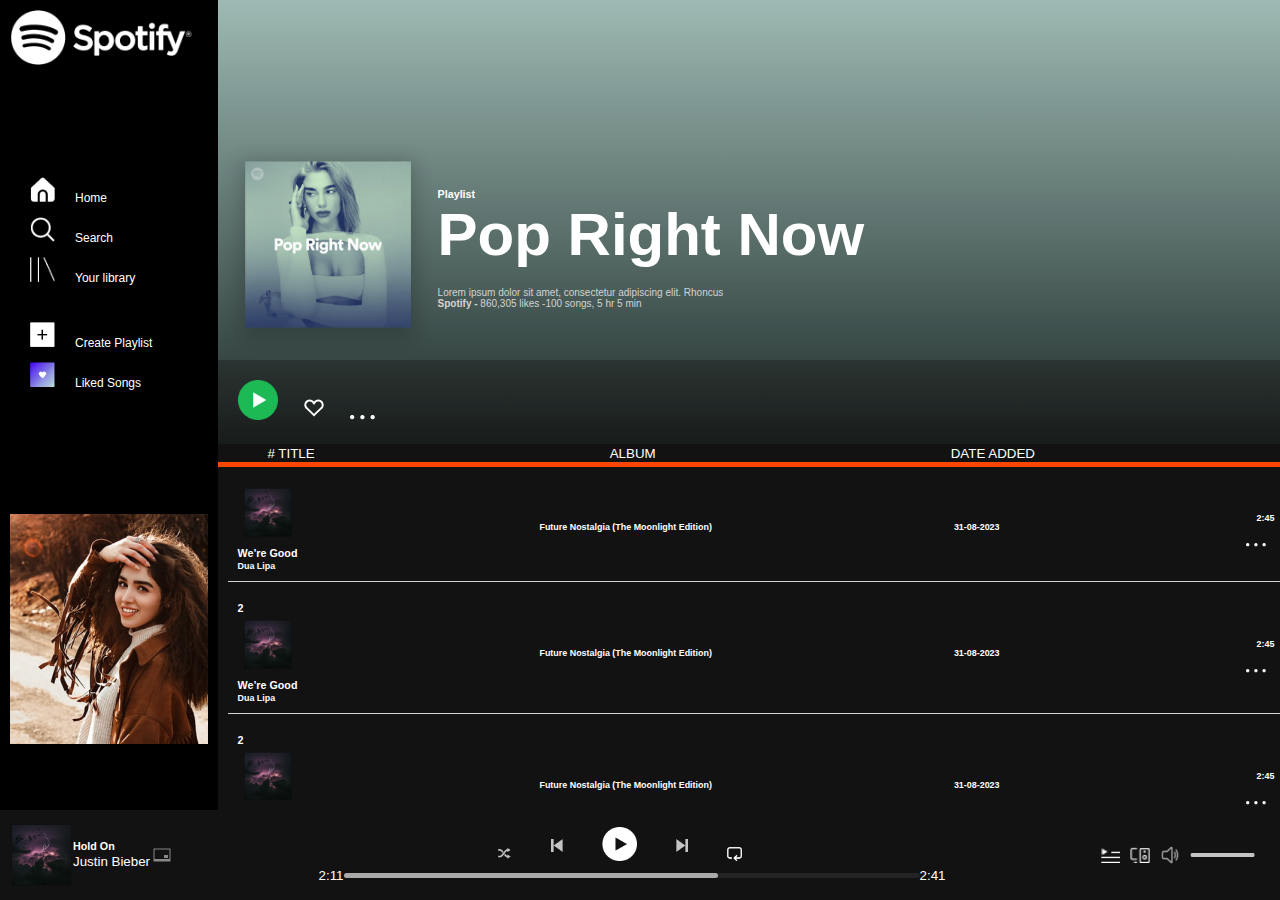
==== commit d526b776: "Spotify clone bug fixes" ====
--- a/Playlist.html
+++ b/Playlist.html
@@ -24,6 +24,10 @@
     <link href="https://fonts.googleapis.com/css2?family=Nunito+Sans:opsz@6..12&family=Poppins&display=swap" rel="stylesheet">
       </head>
 <body>
+  <!-- header section -->
+  <header>
+    
+  </header>
     <main>
       <!-- sidebar -->
       <section class="sidebar-section" style="width: 15%; flex:0.15;">
@@ -58,7 +62,7 @@
               <img src="./Assets/imgs/pop-rn.png" alt="pop-rn">
               <div class="banner-data-info">
                 <h6>Playlist</h6>
-                <h1>Pop Right Now</h1>
+                <h1>Pop Right Now</h1><br>
                 <small>Lorem ipsum dolor sit amet, consectetur adipiscing elit. Rhoncus</small>
                 <small><b>Spotify - </b>860,305 likes -100 songs, 5 hr 5 min</small>
               </div>
@@ -423,29 +427,25 @@
           </div>
       </section>
       <!-- media player -->
-      <section class="media-player-section d-flex justify-content-between align-items-center">
-        <div class="player-1 d-flex align-items-center ms-3">
-          <div>
+      <section class="media-player-section">
+        <div class="player-1">
             <img src="./Assets/imgs/Rectangle 9.png" alt="playing-img">            
-          </div>
           <div class="card-body">
-            <h6 class="card-title">Hold On</h6>
-            <small class="card-text">Justin Bieber</small>
-          </div>
-          <div class="d-flex align-items-center justify-content-center">
-            <i class="fa-regular fa-heart" style="color: #c6c7c7;"></i>
-            <img src="./Assets/pip.png" class="inline-block ms-2" alt="pip">
-          </div>
-        </div>
-        <div class="player-2 d-flex justify-content-center align-items-center flex-column">
-          <div class="controls mt-3">
+            <h6>Hold On</h6>
+            <small>Justin Bieber</small>
+          </div>
+          <i class="fa-regular fa-heart" style="color: #c6c7c7;"></i>
+          <img src="./Assets/pip.png" class="inline-block ms-2" alt="pip">
+        </div>
+        <div class="player-2">
+          <div class="controls">
             <img src="./Assets/shuffle.png" style="width: 15px;" alt="shuffle">
             <img src="./Assets/previous.png" alt="previous">
             <img src="./Assets/play_musicbar.png" style="width: 35px;"alt="play_musicbar">
             <img src="./Assets/next.png" alt="next">
             <img src="./Assets/loop.png" style="width: 15px;" alt="loop">
           </div>
-          <div class="progress1 d-flex flex-row align-items-center">
+          <div class="seekbar-menu">
             <small class="me-2">2:11</small>
             <div class="progress-bar">
               <div class="progress-value"></div>
@@ -453,7 +453,7 @@
             <small class="ms-2">2:41</small>
           </div>
         </div>
-        <div class="player-3 d-flex align-items-center ms-3">
+        <div class="player-3">
             <img src="./Assets/list.png" alt="list">            
             <img src="./Assets/idk.png" alt="idk">            
             <img src="./Assets/speaker-white.png" alt="speaker-white">            
--- a/style.css
+++ b/style.css
@@ -24,10 +24,11 @@
     text-decoration: none;
 }
 main{
-    flex: 1;
-    display: flex;
+    display: flex;
+    justify-content: center;
+    align-items: center;
+    flex-wrap: wrap;
     width:100vw;
-    overflow: hidden;
     background-color: var(--black);
 }
 .sidebar-section{
@@ -96,93 +97,6 @@
     overflow-y: auto;
     background-color: var(--grey);
 }
-.content-section-2{
-    display: flex;
-    flex-direction: column;
-    flex-wrap: wrap;
-    width:85%;
-    height:100vh;
-    flex: 0.85;
-    background-color: var(--grey);
-}
-.banner{
-    position: sticky;
-    top: 0px;
-    width: 100%;
-    height: 40vh;
-    background-image:linear-gradient(rgb(158, 185, 179), rgb(54, 71, 68));
-}
-.banner-data{
-    display: flex;
-    flex-wrap: wrap;
-    position: absolute;
-    bottom: 0px;
-    left: 0px;
-}
-.banner-data>img{
-    width: 30%;
-}
-.banner-data-info{
-display: flex;
-justify-content: center;
-flex-direction: column;
-flex-wrap: wrap;
-}
-.banner-data-info>h1{
-    font-size: 60px;
-    font-weight: 600;
-}
-.banner-data-info>small{
-    font-size: 10px;
-    color: lightgray;
-}
-.banner-bottom{
-    display: flex;
-    flex-wrap: wrap;
-    width: 100%;
-    background-image:linear-gradient(rgb(43, 52, 50), rgb(24, 28, 27));
-}
-.banner-bottom>div>img{
-    margin: 10px!important;
-}
-.banner-bottom>div{
-    margin: 10px;
-}
-.head-display{
-    display: flex;
-    justify-content: space-between;
-    align-items: center;
-    width:100%;
-    margin: 0px 20px 0px 50px;
-}
-.list-view{
-    display: flex;
-    align-items: flex-start;
-    flex-direction: column;
-    border-top:5px solid orangered;
-    overflow-y: scroll!important;
-    width:100%;
-    height: 40vh;
-    background-color: var(--grey);
-}
-.list-item{
-    display: flex;
-    justify-content: space-between;
-    align-items: center;
-    flex-wrap: wrap;
-    padding: 10px;
-    margin: 5px 10px; 
-    width: 99%;
-    border-bottom: 1px solid lightgray;
-}
-.list-item>div>img{
-    width: 50px;
-    margin: 5px;
-}
-.duration>h6{
-    margin: 15px;
-}
-
 .nav-button-left,.nav-button-right{
     width: auto;
     height: 5vh;
@@ -234,7 +148,6 @@
     height: 280px!important;
     background-color: var(--light-grey);
 }
-
 .card_Pic{
     position: relative;
     display: flex;
@@ -266,12 +179,16 @@
     width: 40px;
     z-index: 10000;
 }
-
 .catagory_shows:hover .play{
     display: block;
 }
 
+/* media player section */
 .media-player-section{
+    display: flex;
+    justify-content: space-between;
+    align-items: center;
+    flex-wrap: wrap;
     position: fixed;
     bottom: 0px;
     left: 0px;
@@ -280,31 +197,33 @@
     background-color: var(--grey);
 }
 .player-1,.player-3{
-    height: 80%;
-    width: 15%;
-}
-.player-1>div>img{
-    width: 80%;
-}
-.card-text{
-    font-size: small!important;
-}
-.controls{
-
+    display: flex;
+    align-items: center;
+    justify-content: center;
+    margin-left: 10px;
+    flex-wrap: wrap;
+}
+.player-2{
+    display: flex;
+    justify-content: center;
+    align-items: center;
+    flex-direction: column;
 }
 .controls>img{
-    width: 25px;
     margin-right: 25px;
 }
-.progress1{
+.seekbar-menu{
+    display: flex;
+    justify-content: center;
+    align-items: center;
 margin-top: 3px;
- width: 700px;
+ width: 50vw;
  background-color: var(--grey);
 }
 .progress-bar{
     border-radius: 5px;
     height: 5px;
-    width: 600px;
+    width: 90%;
     background-color: var(--light-grey);
 }
 .progress-value{
@@ -314,13 +233,104 @@
     background-color: darkgrey;
 }
 .player-3{
+    display: flex;
+    align-items: center;
+    justify-content: center;
     margin-right: 15px;
 }
-
 .player-3>img{
     margin-right: 10px;
     width: 20px;
 }
+
+/* playlist section */
+.content-section-2{
+    display: flex;
+    flex-direction: column;
+    flex-wrap: wrap;
+    width:85%;
+    height:100vh;
+    flex: 0.85;
+    background-color: var(--grey);
+}
+.banner{
+    position: sticky;
+    top: 0px;
+    width: 100%;
+    height: 40vh;
+    background-image:linear-gradient(rgb(158, 185, 179), rgb(54, 71, 68));
+}
+.banner-data{
+    display: flex;
+    flex-wrap: wrap;
+    position: absolute;
+    bottom: 0px;
+    left: 0px;
+}
+.banner-data>img{
+    width: 30%;
+}
+.banner-data-info{
+display: flex;
+justify-content: center;
+flex-direction: column;
+flex-wrap: wrap;
+}
+.banner-data-info>h1{
+    font-size: 60px;
+    font-weight: 600;
+}
+.banner-data-info>small{
+    font-size: 10px;
+    color: lightgray;
+}
+.banner-bottom{
+    display: flex;
+    flex-wrap: wrap;
+    width: 100%;
+    background-image:linear-gradient(rgb(43, 52, 50), rgb(24, 28, 27));
+}
+.banner-bottom>div>img{
+    margin: 10px!important;
+}
+.banner-bottom>div{
+    margin: 10px;
+}
+.head-display{
+    display: flex;
+    justify-content: space-between;
+    align-items: center;
+    width:100%;
+    margin: 0px 20px 0px 50px;
+}
+.list-view{
+    display: flex;
+    align-items: flex-start;
+    flex-direction: column;
+    border-top:5px solid orangered;
+    overflow-y: scroll!important;
+    width:100%;
+    height: 40vh;
+    background-color: var(--grey);
+}
+.list-item{
+    display: flex;
+    justify-content: space-between;
+    align-items: center;
+    flex-wrap: wrap;
+    padding: 10px;
+    margin: 5px 10px; 
+    width: 99%;
+    border-bottom: 1px solid lightgray;
+}
+.list-item>div>img{
+    width: 50px;
+    margin: 5px;
+}
+.duration>h6{
+    margin: 15px;
+}
+
  @media screen and (min-width:768px{
     
     
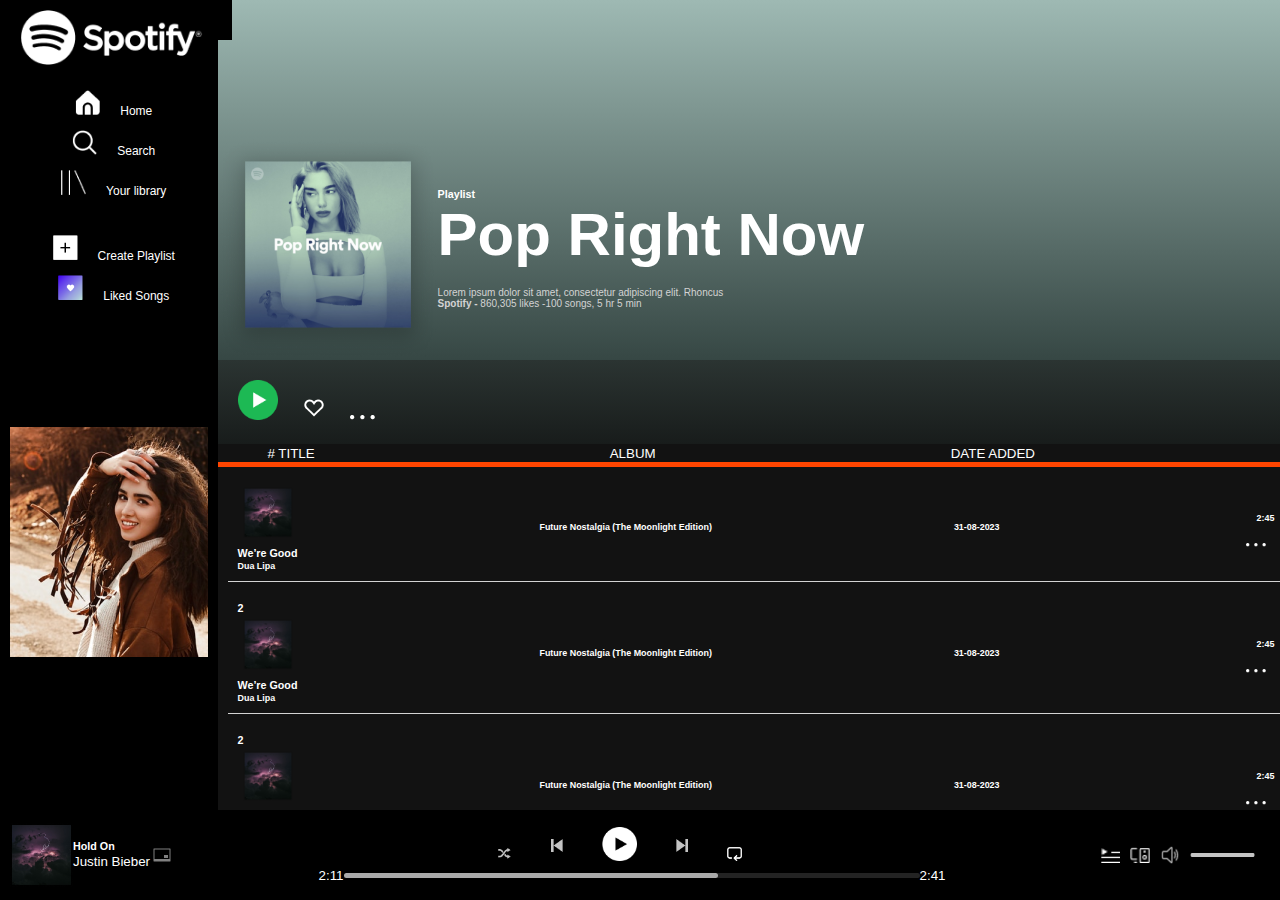
==== commit 467bcb2f: "Spotify clone bug fixes" ====
--- a/Playlist.html
+++ b/Playlist.html
@@ -26,14 +26,13 @@
 <body>
   <!-- header section -->
   <header>
-    
+    <div class="logo">
+      <a href="./index.html"><img src="./Assets/Spotify logo.png" alt="brand-logo"></a>
+    </div>
   </header>
     <main>
       <!-- sidebar -->
-      <section class="sidebar-section" style="width: 15%; flex:0.15;">
-        <div class="card logo">
-          <a href="./index.html"><img src="./Assets/Spotify logo.png" alt="brand-logo"></a>
-        </div>
+      <section class="sidebar-section" style="width: 15%; flex:0.15;"> 
         <div class="card first-card">
           <div class="card my-card d-flex justify-content-center">
             <a href="./index.html"><img src="./Assets/Home.png" alt="home" class="menu-icons">Home</a>
--- a/style.css
+++ b/style.css
@@ -8,7 +8,6 @@
     margin: 0px;
     padding: 0px;
 }
-
 html, body{
     height: 100%;
     margin: 0px;
@@ -23,19 +22,47 @@
     color: var(--white);
     text-decoration: none;
 }
+
+/* header section */
+header {
+    position: fixed;
+    top: 0;
+    width: 15%;
+    display: flex;
+    justify-content: space-between;
+    padding: 20px;
+    background-color: black;
+    color: white;
+    z-index: 100;
+}
+header .logo{
+    display: flex;
+    justify-content: center;
+    position: fixed!important;
+    top: 10px !important;;    
+    background-color: var(--black);
+    height: 70px;
+    z-index: 1000!important;
+}
+header .logo>a>img{
+    height: 55px;
+}
+
+/* main section */
 main{
-    display: flex;
-    justify-content: center;
-    align-items: center;
-    flex-wrap: wrap;
-    width:100vw;
-    background-color: var(--black);
-}
+    flex: 1;
+    display: flex;
+    width:100%;
+    overflow: hidden;
+    background-color: var(--black);
+}
+
+/* side bar section */
 .sidebar-section{
     position: relative;
     width: 20%;
     flex: 0.20;
-    overflow-y: auto;
+    overflow-y: scroll;
     margin-right: 10px;
     border-radius: 15px;
     padding: 10px;
@@ -43,19 +70,10 @@
     display: flex;
     flex-direction: column;
 }
-.logo{
-    display: flex;
-    justify-content: center;
-    position: fixed!important;
-    top: 10px !important;;    
-    background-color: var(--black);
-    height: 70px;
-    z-index: 1000!important;
-}
-.logo>a>img{
-    height: 55px;
-}
 .my-card{
+    display: flex;
+    justify-content: center;
+    flex-wrap: wrap;
     height: 40px;
     background-color: var(--black);
 }
@@ -85,13 +103,17 @@
 .forth-card{
     margin-top: 10px;
     }
-
-
 ::-webkit-scrollbar{
     display: none;
 }
+
+/* content section */
 .content-section-1{
     position: relative;
+    display: flex;
+    justify-content: flex-start;
+    align-items: flex-start;
+    flex-direction: column;
     width:80%;
     flex: 0.80;
     overflow-y: auto;
@@ -101,7 +123,7 @@
     width: auto;
     height: 5vh;
     display: flex;
-    justify-content: space-between;
+    justify-content: center;
     align-items: center;
     box-sizing: border-box;
     position: absolute;
@@ -109,6 +131,7 @@
 }
 .nav-button-left>img,.nav-button-right>img{
     margin: 2px 5px ;
+    filter: drop-shadow(0 0 0.5px white);
 }
 .nav-button-left{
     left: 10px!important;
@@ -194,7 +217,8 @@
     left: 0px;
     width: 100%;
     height: 10vh;
-    background-color: var(--grey);
+    background-color: black;
+    color: white;
 }
 .player-1,.player-3{
     display: flex;
@@ -218,7 +242,7 @@
     align-items: center;
 margin-top: 3px;
  width: 50vw;
- background-color: var(--grey);
+ background-color: black;
 }
 .progress-bar{
     border-radius: 5px;
